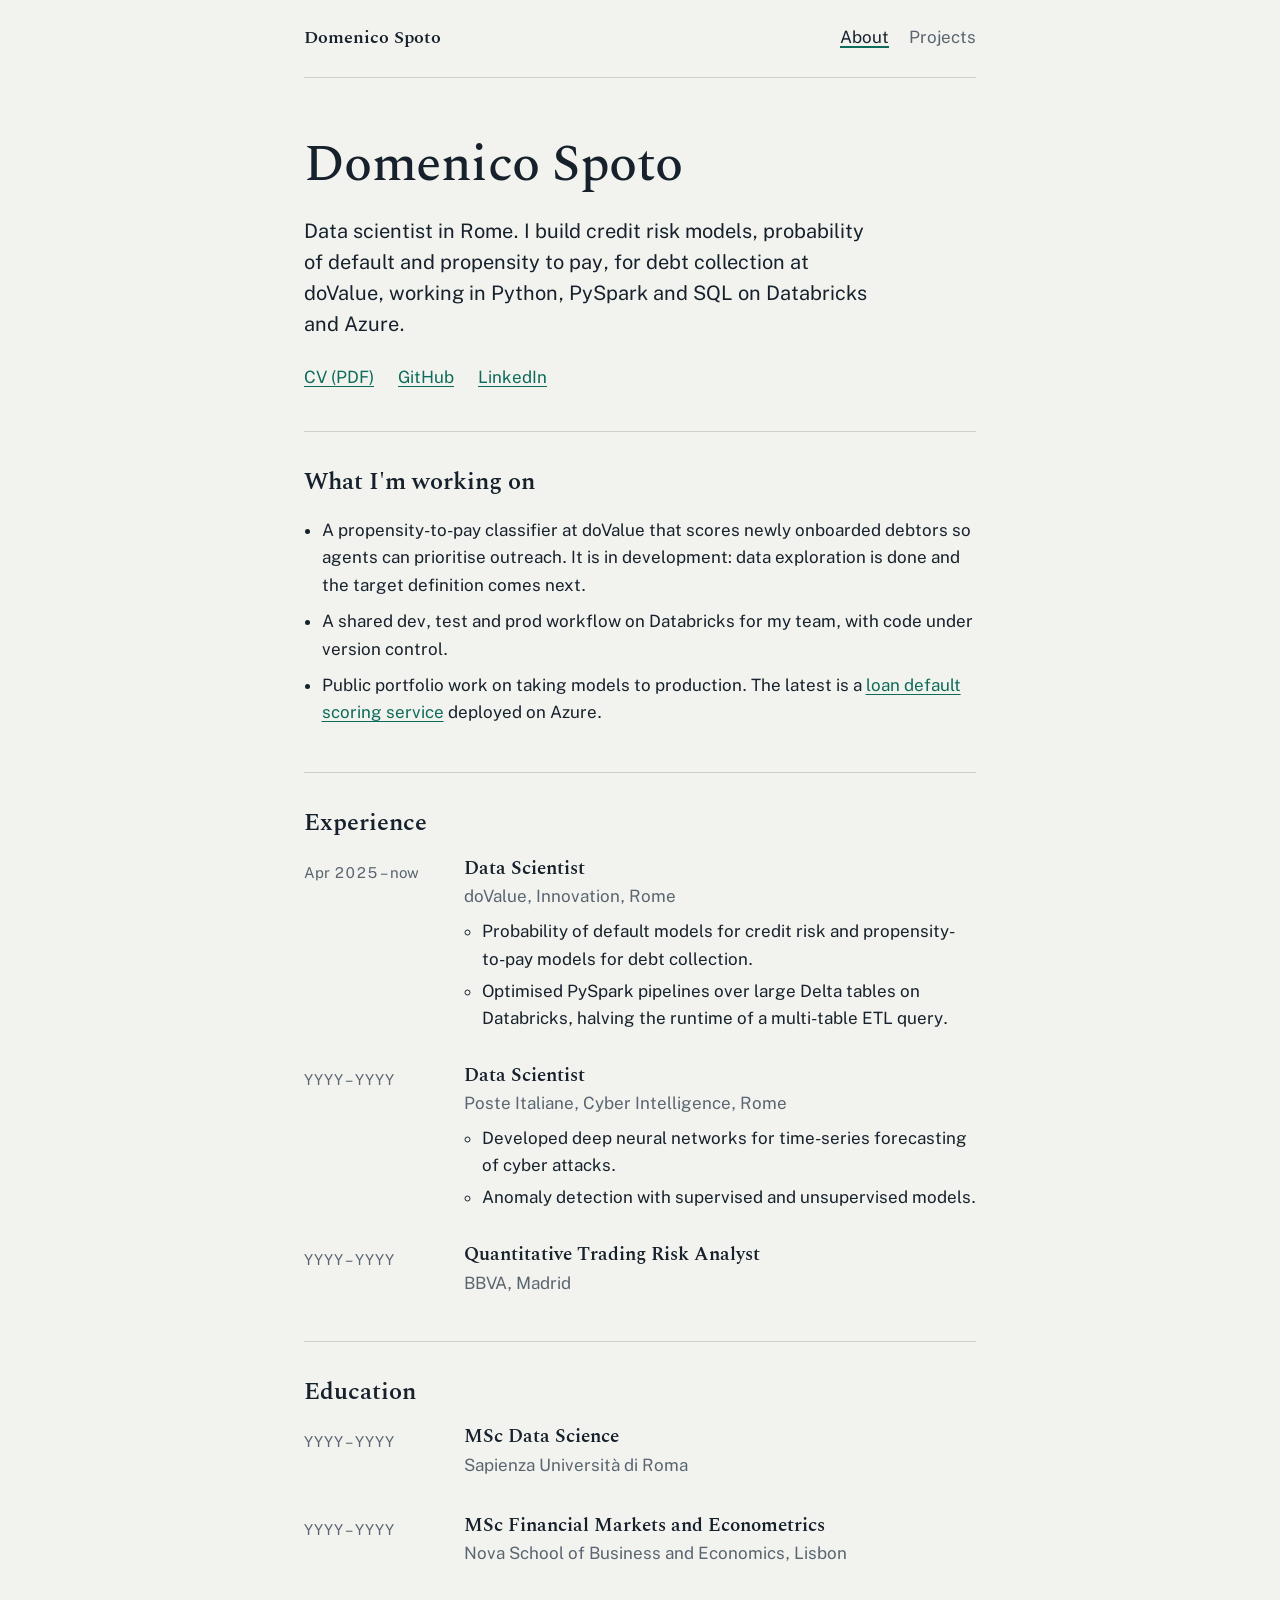
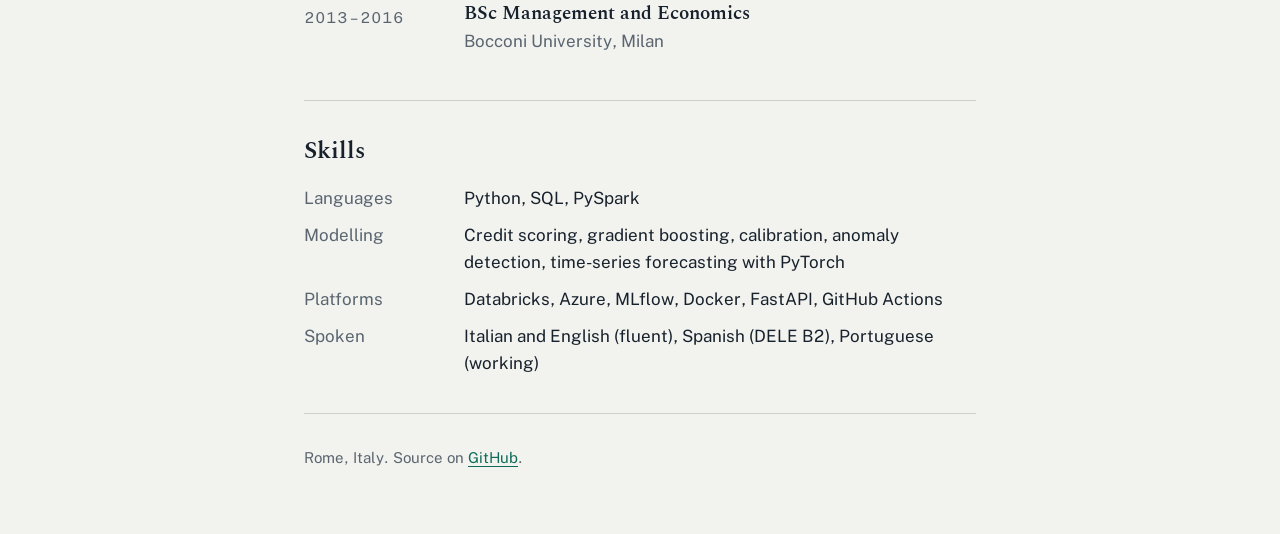
==== index.html @ 79ec2007 "First commit" ====
<!doctype html>
<html lang="en">
<head>
  <meta charset="utf-8">
  <meta name="viewport" content="width=device-width, initial-scale=1">
  <title>Domenico Spoto, Data Scientist</title>
  <meta name="description" content="Data scientist in Rome building credit risk models: probability of default and propensity to pay.">
  <link rel="preconnect" href="https://fonts.googleapis.com">
  <link rel="preconnect" href="https://fonts.gstatic.com" crossorigin>
  <link href="https://fonts.googleapis.com/css2?family=Public+Sans:wght@400;600&family=Spectral:wght@500;600&display=swap" rel="stylesheet">
  <link rel="stylesheet" href="style.css">
</head>
<body>
<div class="wrap">

  <header class="site-header">
    <a class="home" href="./">Domenico Spoto</a>
    <nav aria-label="Main">
      <a href="./" aria-current="page">About</a>
      <a href="projects.html">Projects</a>
    </nav>
  </header>

  <main>
    <div class="hero">
      <h1>Domenico Spoto</h1>
      <p class="lead">Data scientist in Rome. I build credit risk models, probability of default and propensity to pay, for debt collection at doValue, working in Python, PySpark and SQL on Databricks and Azure.</p>
      <ul class="links">
        <li><a href="cv.pdf">CV (PDF)</a></li>
        <li><a href="https://github.com/mimmospoto">GitHub</a></li>
        <!-- TODO: replace with your LinkedIn URL -->
        <li><a href="https://www.linkedin.com/in/YOUR-HANDLE">LinkedIn</a></li>
        <!-- TODO: add an email link if you want one public, e.g. <li><a href="mailto:you@example.com">Email</a></li> -->
      </ul>
    </div>

    <section aria-labelledby="now">
      <h2 id="now">What I'm working on</h2>
      <ul class="now">
        <li>A propensity-to-pay classifier at doValue that scores newly onboarded debtors so agents can prioritise outreach. It is in development: data exploration is done and the target definition comes next.</li>
        <li>A shared dev, test and prod workflow on Databricks for my team, with code under version control.</li>
        <li>Public portfolio work on taking models to production. The latest is a <a href="projects.html#loan-default">loan default scoring service</a> deployed on Azure.</li>
      </ul>
    </section>

    <section aria-labelledby="experience">
      <h2 id="experience">Experience</h2>
      <ol class="timeline" reversed>
        <li>
          <div class="when">Apr 2025 – now</div>
          <div>
            <h3>Data Scientist</h3>
            <p class="where">doValue, Innovation, Rome</p>
            <ul>
              <li>Probability of default models for credit risk and propensity-to-pay models for debt collection.</li>
              <li>Optimised PySpark pipelines over large Delta tables on Databricks, halving the runtime of a multi-table ETL query.</li>
            </ul>
          </div>
        </li>
        <li>
          <!-- TODO: dates -->
          <div class="when">YYYY – YYYY</div>
          <div>
            <h3>Data Scientist</h3>
            <p class="where">Poste Italiane, Cyber Intelligence, Rome</p>
            <ul>
              <li>Developed deep neural networks for time-series forecasting of cyber attacks.</li>
              <li>Anomaly detection with supervised and unsupervised models.</li>
            </ul>
          </div>
        </li>
        <li>
          <!-- TODO: dates and one line on what you did -->
          <div class="when">YYYY – YYYY</div>
          <div>
            <h3>Quantitative Trading Risk Analyst</h3>
            <p class="where">BBVA, Madrid</p>
          </div>
        </li>
      </ol>
    </section>

    <section aria-labelledby="education">
      <h2 id="education">Education</h2>
      <ol class="timeline" reversed>
        <li>
          <!-- TODO: dates -->
          <div class="when">YYYY – YYYY</div>
          <div>
            <h3>MSc Data Science</h3>
            <p class="where">Sapienza Università di Roma</p>
          </div>
        </li>
        <li>
          <!-- TODO: dates -->
          <div class="when">YYYY – YYYY</div>
          <div>
            <h3>MSc Financial Markets and Econometrics</h3>
            <p class="where">Nova School of Business and Economics, Lisbon</p>
          </div>
        </li>
        <li>
          <div class="when">2013 – 2016</div>
          <div>
            <h3>BSc Management and Economics</h3>
            <p class="where">Bocconi University, Milan</p>
          </div>
        </li>
      </ol>
    </section>

    <section aria-labelledby="skills">
      <h2 id="skills">Skills</h2>
      <dl class="facts">
        <dt>Languages</dt>
        <dd>Python, SQL, PySpark</dd>
        <dt>Modelling</dt>
        <dd>Credit scoring, gradient boosting, calibration, anomaly detection, time-series forecasting with PyTorch</dd>
        <dt>Platforms</dt>
        <dd>Databricks, Azure, MLflow, Docker, FastAPI, GitHub Actions</dd>
        <dt>Spoken</dt>
        <dd>Italian and English (fluent), Spanish (DELE B2), Portuguese (working)</dd>
      </dl>
    </section>
  </main>

  <footer>
    <p>Rome, Italy. Source on <a href="https://github.com/mimmospoto/mimmospoto.github.io">GitHub</a>.</p>
  </footer>

</div>
</body>
</html>
---- style.css ----
:root {
  --paper: #f2f3ef;
  --ink: #17212c;
  --muted: #5a6570;
  --rule: #cbd0cf;
  --accent: #0e6b5a;
  --accent-soft: #cfe3dd;
  --serif: "Spectral", Georgia, serif;
  --sans: "Public Sans", system-ui, sans-serif;
}

@media (prefers-color-scheme: dark) {
  :root {
    --paper: #131b24;
    --ink: #e4e7e3;
    --muted: #9aa5ae;
    --rule: #2c3844;
    --accent: #5cc3a8;
    --accent-soft: #1f3d39;
  }
}

*,
*::before,
*::after { box-sizing: border-box; }

html { -webkit-text-size-adjust: 100%; }

body {
  margin: 0;
  background: var(--paper);
  color: var(--ink);
  font-family: var(--sans);
  font-size: 1.0625rem;
  line-height: 1.6;
  font-variant-numeric: tabular-nums;
}

.wrap {
  max-width: 44rem;
  margin: 0 auto;
  padding: 0 1rem;
}

a { color: var(--accent); text-underline-offset: 0.18em; }
a:hover { text-decoration-thickness: 2px; }
a:focus-visible {
  outline: 2px solid var(--accent);
  outline-offset: 3px;
  border-radius: 2px;
}

/* Header */
.site-header {
  display: flex;
  justify-content: space-between;
  align-items: baseline;
  gap: 1rem;
  padding: 1.5rem 0;
  border-bottom: 1px solid var(--rule);
}
.site-header .home {
  font-family: var(--serif);
  font-weight: 600;
  font-size: 1.125rem;
  color: var(--ink);
  text-decoration: none;
}
.site-header nav { display: flex; gap: 1.25rem; }
.site-header nav a { color: var(--muted); text-decoration: none; }
.site-header nav a:hover,
.site-header nav a[aria-current="page"] { color: var(--ink); }
.site-header nav a[aria-current="page"] {
  text-decoration: underline;
  text-decoration-color: var(--accent);
  text-decoration-thickness: 2px;
}

/* Type */
h1, h2, h3 { font-family: var(--serif); line-height: 1.2; margin: 0; }
h1 {
  font-size: clamp(2.25rem, 7vw, 3.25rem);
  font-weight: 500;
  letter-spacing: -0.01em;
}
h2 {
  font-size: 1.5rem;
  font-weight: 600;
  margin-bottom: 1.25rem;
}
h3 { font-size: 1.1875rem; font-weight: 600; }
p { margin: 0 0 1rem; }

.hero { padding: 3.5rem 0 2.5rem; }
.lead {
  font-size: 1.25rem;
  line-height: 1.55;
  max-width: 36rem;
  margin-top: 1.25rem;
}
.links {
  display: flex;
  flex-wrap: wrap;
  gap: 0.5rem 1.5rem;
  list-style: none;
  padding: 0;
  margin: 1.5rem 0 0;
}

section { padding: 2.25rem 0; border-top: 1px solid var(--rule); }

/* Timeline: dates left, content right */
.timeline { list-style: none; margin: 0; padding: 0; }
.timeline > li {
  display: grid;
  grid-template-columns: 8.5rem 1fr;
  gap: 0.25rem 1.5rem;
  padding-bottom: 1.75rem;
}
.timeline > li:last-child { padding-bottom: 0; }
.when { color: var(--muted); font-size: 0.9375rem; padding-top: 0.2rem; }
.where { color: var(--muted); margin: 0.15rem 0 0.5rem; }
.timeline ul { margin: 0; padding-left: 1.1rem; }
.timeline ul li { margin-bottom: 0.3rem; }

.now { margin: 0; padding-left: 1.1rem; }
.now li { margin-bottom: 0.6rem; }

.facts { display: grid; grid-template-columns: 8.5rem 1fr; gap: 0.6rem 1.5rem; margin: 0; }
.facts dt { color: var(--muted); }
.facts dd { margin: 0; }

/* Projects */
.project h2 { margin-bottom: 0; }
.project + .project { margin-top: 0; }
.status {
  display: inline-block;
  font-family: var(--sans);
  font-size: 0.8125rem;
  font-weight: 600;
  padding: 0.1rem 0.55rem;
  border-radius: 999px;
  background: var(--accent-soft);
  color: var(--ink);
  vertical-align: middle;
  margin-left: 0.5rem;
}
.status.wip { background: transparent; border: 1px solid var(--muted); }
.stack { color: var(--muted); font-size: 0.9375rem; margin: 0.35rem 0 1.25rem; }

/* Band chart */
.bands {
  width: 100%;
  border-collapse: collapse;
  margin: 1.5rem 0 0.5rem;
  font-size: 0.9375rem;
}
.bands caption {
  text-align: left;
  font-family: var(--serif);
  font-weight: 600;
  font-size: 1.0625rem;
  margin-bottom: 0.25rem;
}
.bands caption span {
  display: block;
  font-family: var(--sans);
  font-weight: 400;
  font-size: 0.875rem;
  color: var(--muted);
}
.bands th, .bands td { padding: 0.45rem 0; text-align: left; font-weight: 400; }
.bands thead th { color: var(--muted); font-size: 0.8125rem; border-bottom: 1px solid var(--rule); }
.bands thead th:first-child { padding-right: 0.75rem; }
.bands th[scope="row"] { width: 2.25rem; font-family: var(--serif); font-weight: 600; font-size: 1.0625rem; }
.bands .num { width: 4.5rem; text-align: right; padding-left: 0.75rem; }
.bar-cell { width: 100%; }
.bar {
  position: relative;
  height: 0.9rem;
  background: var(--accent);
  border-radius: 0 2px 2px 0;
  width: calc(var(--obs) / 30 * 100%);
}
.bar::after {
  /* predicted PD marker */
  content: "";
  position: absolute;
  top: -0.25rem;
  bottom: -0.25rem;
  left: calc(var(--pred) / var(--obs) * 100%);
  width: 2px;
  background: var(--ink);
}
.chart-note { color: var(--muted); font-size: 0.875rem; margin-bottom: 1.5rem; }
.key { display: inline-flex; align-items: center; gap: 0.35rem; margin-right: 1rem; }
.key i { display: inline-block; width: 0.9rem; height: 0.6rem; background: var(--accent); }
.key i.tick { width: 2px; height: 0.9rem; background: var(--ink); }

.points { padding-left: 1.1rem; margin: 0 0 1.25rem; }
.points li { margin-bottom: 0.45rem; }

footer {
  border-top: 1px solid var(--rule);
  padding: 2rem 0 3rem;
  color: var(--muted);
  font-size: 0.9375rem;
}

@media (max-width: 34rem) {
  .timeline > li,
  .facts { grid-template-columns: 1fr; }
  .facts dt { margin-top: 0.4rem; }
  .bands .num { width: 3.75rem; }
}
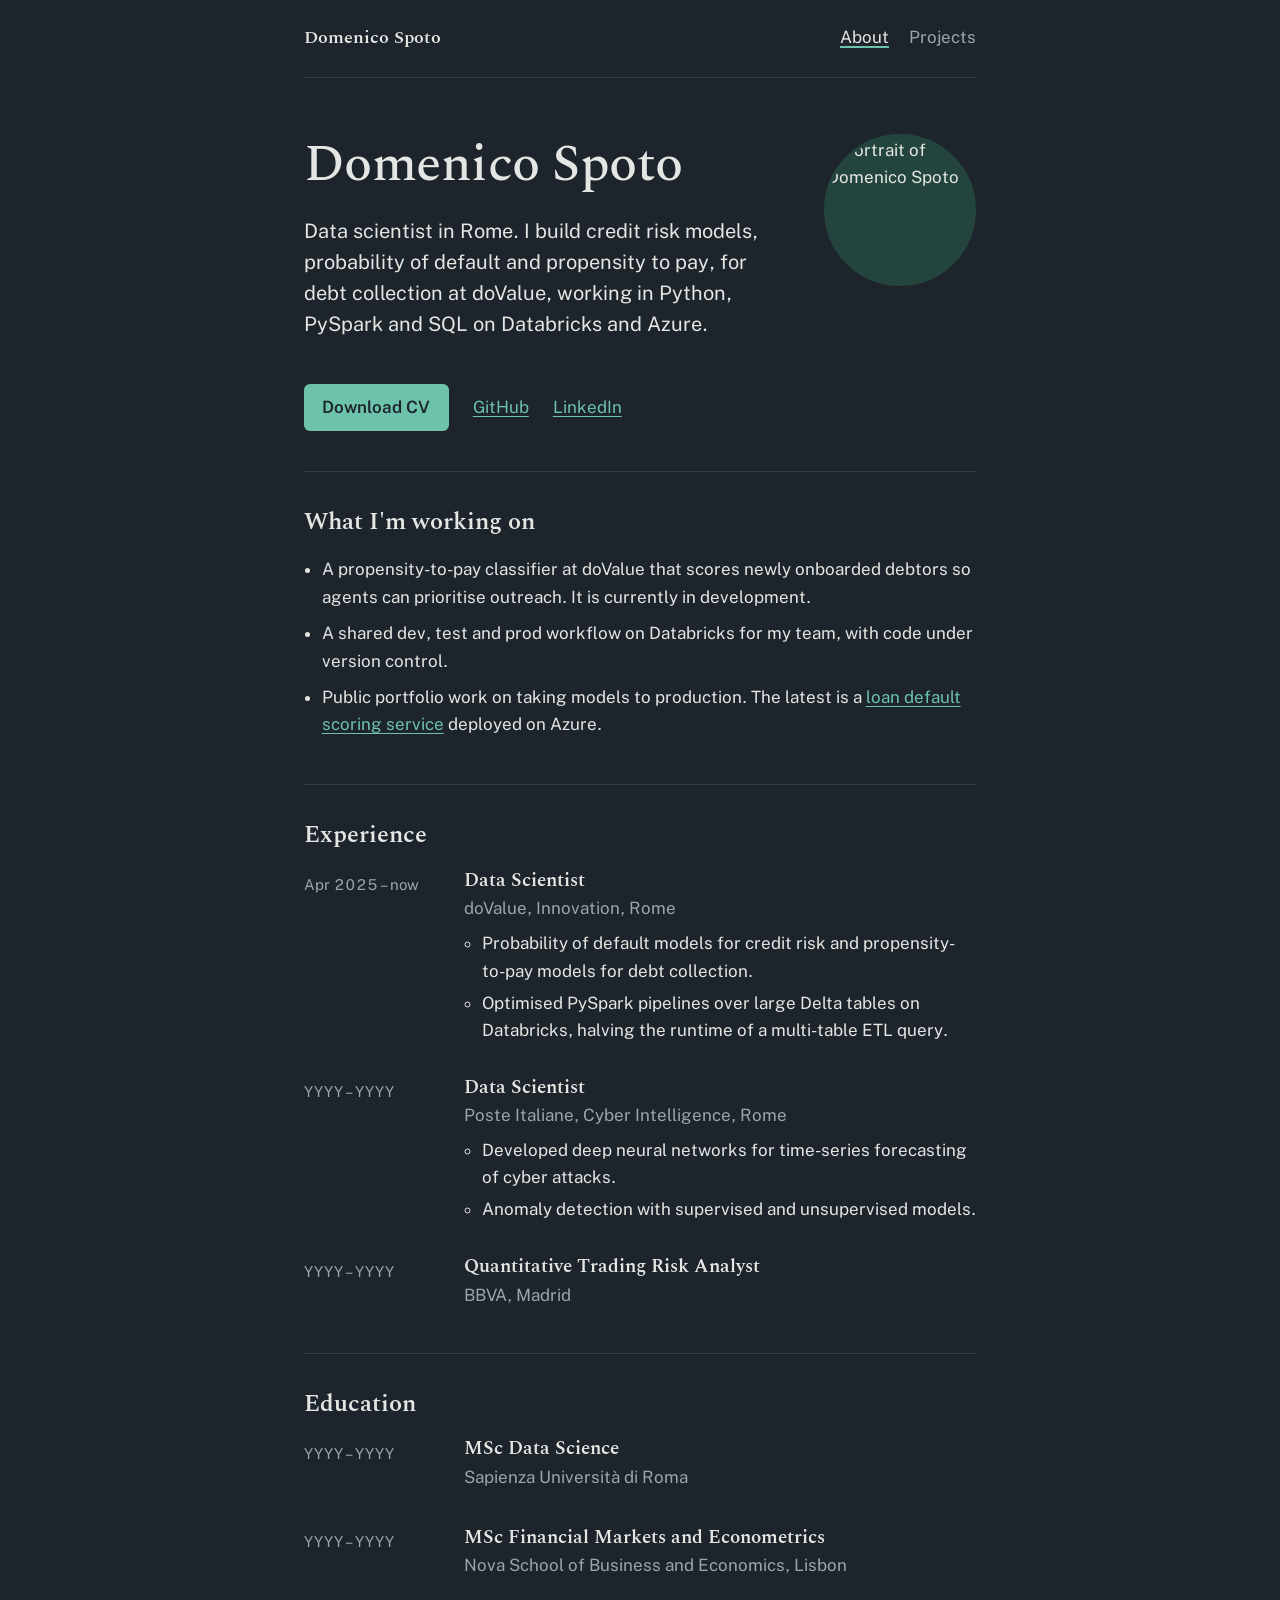
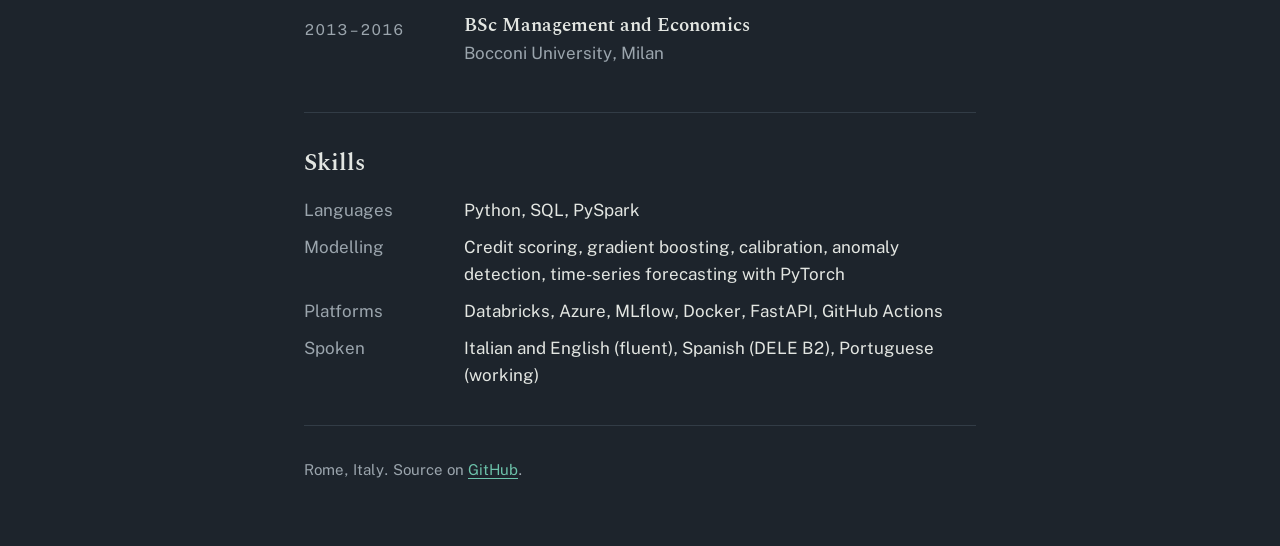
==== commit e18e0230: "Fix: adjust layout" ====
--- a/index.html
+++ b/index.html
@@ -23,10 +23,16 @@
 
   <main>
     <div class="hero">
-      <h1>Domenico Spoto</h1>
-      <p class="lead">Data scientist in Rome. I build credit risk models, probability of default and propensity to pay, for debt collection at doValue, working in Python, PySpark and SQL on Databricks and Azure.</p>
+      <div class="hero-intro">
+        <div>
+          <h1>Domenico Spoto</h1>
+          <p class="lead">Data scientist in Rome. I build credit risk models, probability of default and propensity to pay, for debt collection at doValue, working in Python, PySpark and SQL on Databricks and Azure.</p>
+        </div>
+        <!-- Upload a square photo named photo.jpg next to this file -->
+        <img class="photo" src="photo.jpg" alt="Portrait of Domenico Spoto" width="152" height="152">
+      </div>
       <ul class="links">
-        <li><a href="cv.pdf">CV (PDF)</a></li>
+        <li><a class="btn" href="cv.pdf" download>Download CV</a></li>
         <li><a href="https://github.com/mimmospoto">GitHub</a></li>
         <!-- TODO: replace with your LinkedIn URL -->
         <li><a href="https://www.linkedin.com/in/YOUR-HANDLE">LinkedIn</a></li>
@@ -37,7 +43,7 @@
     <section aria-labelledby="now">
       <h2 id="now">What I'm working on</h2>
       <ul class="now">
-        <li>A propensity-to-pay classifier at doValue that scores newly onboarded debtors so agents can prioritise outreach. It is in development: data exploration is done and the target definition comes next.</li>
+        <li>A propensity-to-pay classifier at doValue that scores newly onboarded debtors so agents can prioritise outreach. It is currently in development.</li>
         <li>A shared dev, test and prod workflow on Databricks for my team, with code under version control.</li>
         <li>Public portfolio work on taking models to production. The latest is a <a href="projects.html#loan-default">loan default scoring service</a> deployed on Azure.</li>
       </ul>
--- a/style.css
+++ b/style.css
@@ -1,23 +1,14 @@
+/* Soft dark theme: slate rather than black, muted sea-green accent */
 :root {
-  --paper: #f2f3ef;
-  --ink: #17212c;
-  --muted: #5a6570;
-  --rule: #cbd0cf;
-  --accent: #0e6b5a;
-  --accent-soft: #cfe3dd;
+  color-scheme: dark;
+  --paper: #1d242c;
+  --ink: #e3e6e2;
+  --muted: #9ba5ad;
+  --rule: #323c46;
+  --accent: #6cc2aa;
+  --accent-soft: #24443e;
   --serif: "Spectral", Georgia, serif;
   --sans: "Public Sans", system-ui, sans-serif;
-}
-
-@media (prefers-color-scheme: dark) {
-  :root {
-    --paper: #131b24;
-    --ink: #e4e7e3;
-    --muted: #9aa5ae;
-    --rule: #2c3844;
-    --accent: #5cc3a8;
-    --accent-soft: #1f3d39;
-  }
 }
 
 *,
@@ -92,6 +83,31 @@
 p { margin: 0 0 1rem; }
 
 .hero { padding: 3.5rem 0 2.5rem; }
+.hero-intro {
+  display: grid;
+  grid-template-columns: 1fr auto;
+  gap: 2rem;
+  align-items: start;
+}
+.photo {
+  width: 9.5rem;
+  height: 9.5rem;
+  object-fit: cover;
+  border-radius: 50%;
+  border: 3px solid var(--accent-soft);
+  background: var(--accent-soft);
+}
+
+.btn {
+  display: inline-block;
+  padding: 0.6rem 1.15rem;
+  border-radius: 6px;
+  background: var(--accent);
+  color: var(--paper);
+  font-weight: 600;
+  text-decoration: none;
+}
+.btn:hover { background: var(--ink); text-decoration: none; }
 .lead {
   font-size: 1.25rem;
   line-height: 1.55;
@@ -101,10 +117,11 @@
 .links {
   display: flex;
   flex-wrap: wrap;
-  gap: 0.5rem 1.5rem;
+  align-items: center;
+  gap: 0.75rem 1.5rem;
   list-style: none;
   padding: 0;
-  margin: 1.5rem 0 0;
+  margin: 1.75rem 0 0;
 }
 
 section { padding: 2.25rem 0; border-top: 1px solid var(--rule); }
@@ -208,6 +225,8 @@
 }
 
 @media (max-width: 34rem) {
+  .hero-intro { grid-template-columns: 1fr; gap: 1.25rem; }
+  .photo { grid-row: 1; width: 6.5rem; height: 6.5rem; }
   .timeline > li,
   .facts { grid-template-columns: 1fr; }
   .facts dt { margin-top: 0.4rem; }
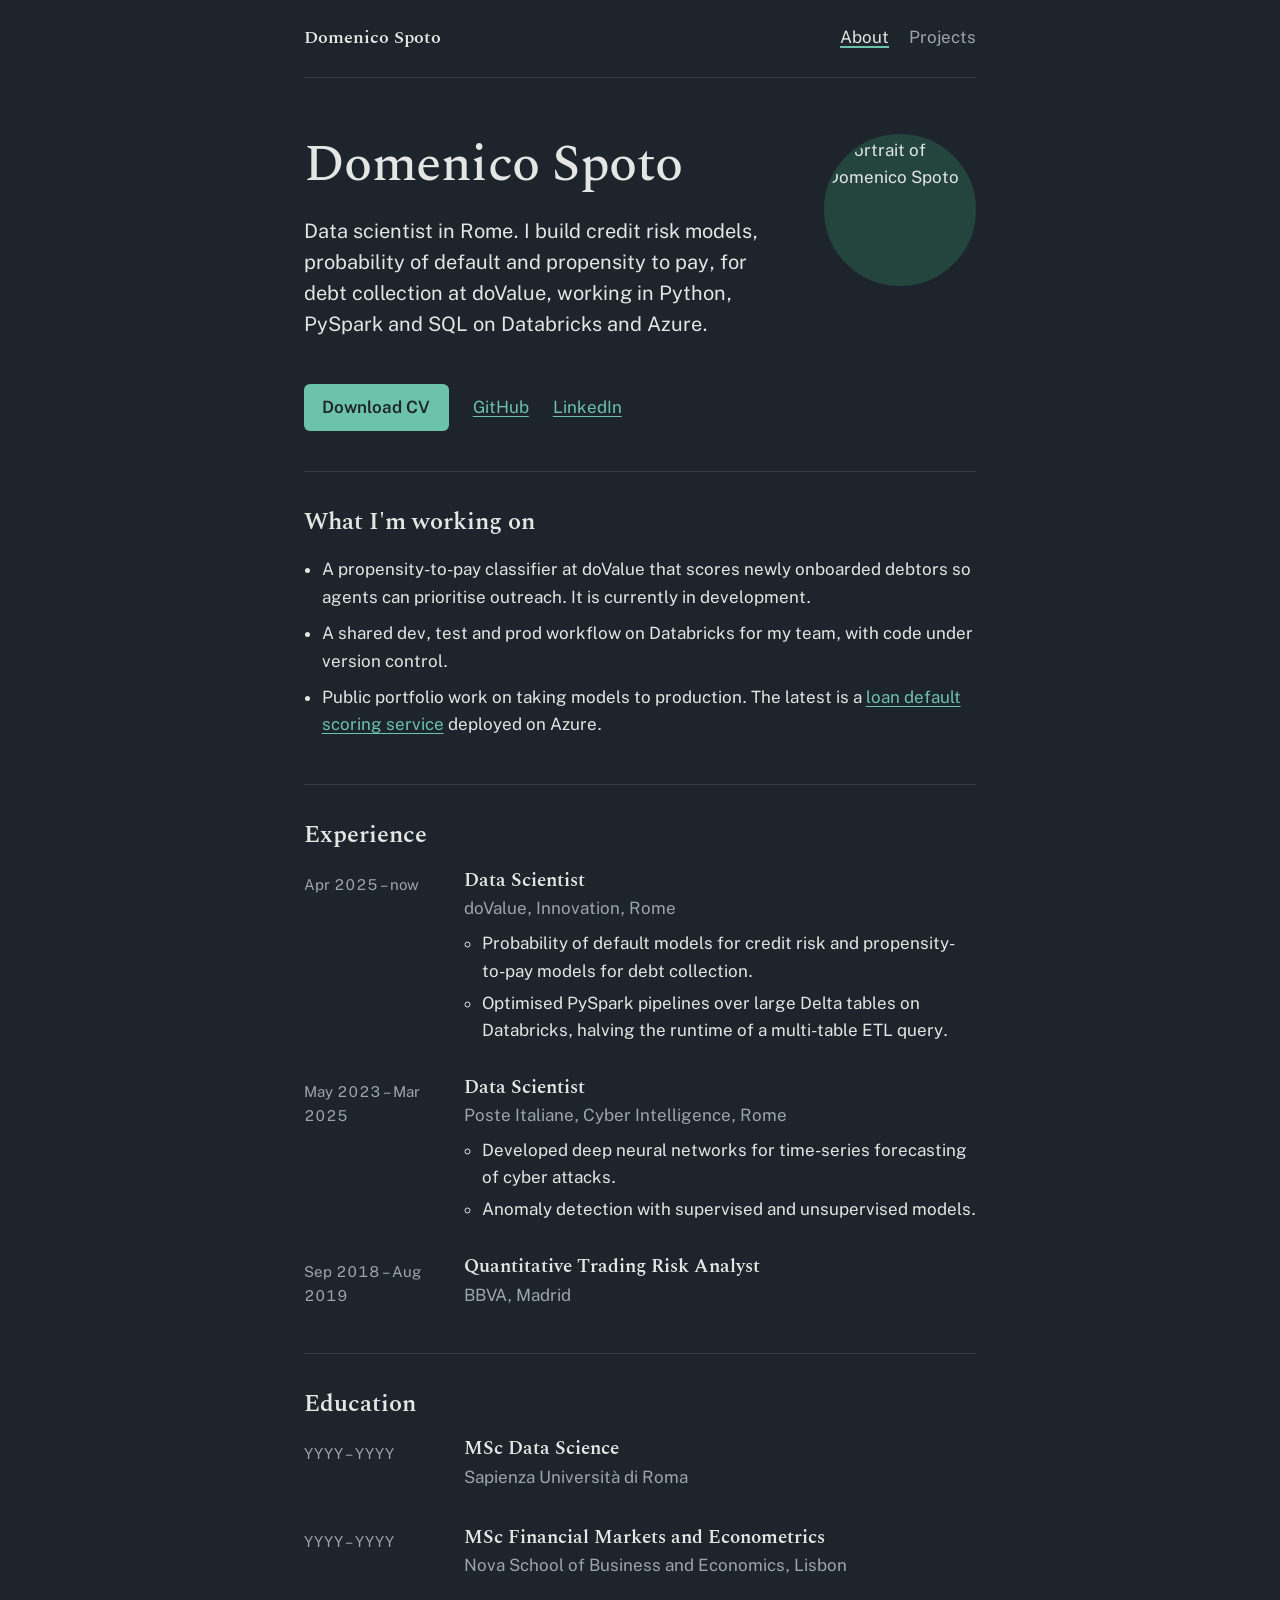
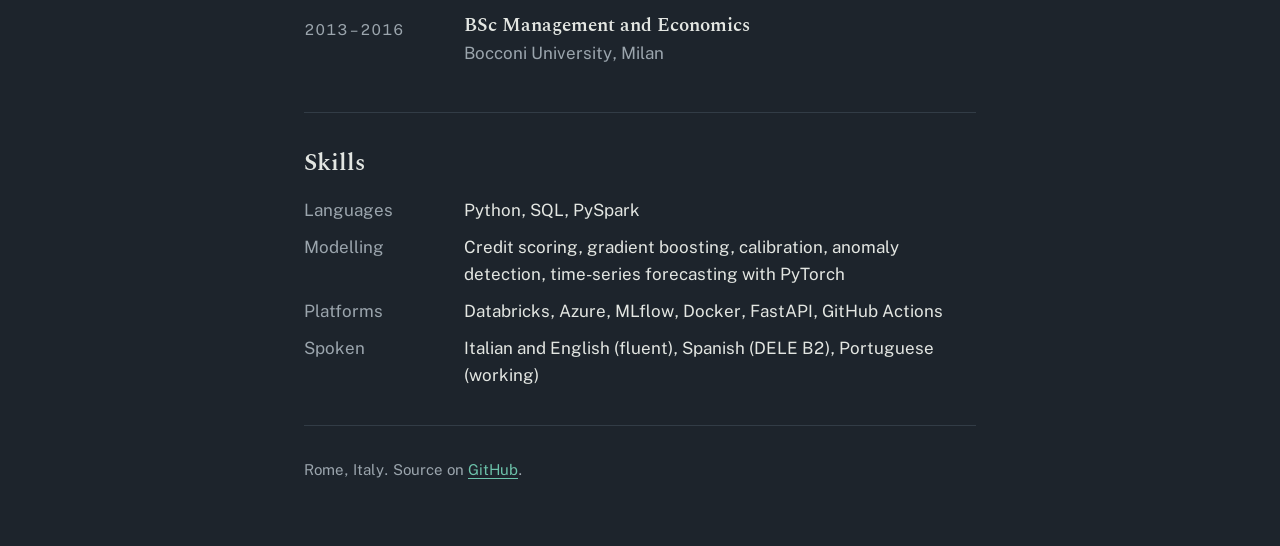
==== commit 2b2a8d6b: "Fix: dates in Poste and BBVA" ====
--- a/index.html
+++ b/index.html
@@ -65,7 +65,7 @@
         </li>
         <li>
           <!-- TODO: dates -->
-          <div class="when">YYYY – YYYY</div>
+          <div class="when">May 2023 – Mar 2025</div>
           <div>
             <h3>Data Scientist</h3>
             <p class="where">Poste Italiane, Cyber Intelligence, Rome</p>
@@ -77,7 +77,7 @@
         </li>
         <li>
           <!-- TODO: dates and one line on what you did -->
-          <div class="when">YYYY – YYYY</div>
+          <div class="when">Sep 2018 – Aug 2019</div>
           <div>
             <h3>Quantitative Trading Risk Analyst</h3>
             <p class="where">BBVA, Madrid</p>
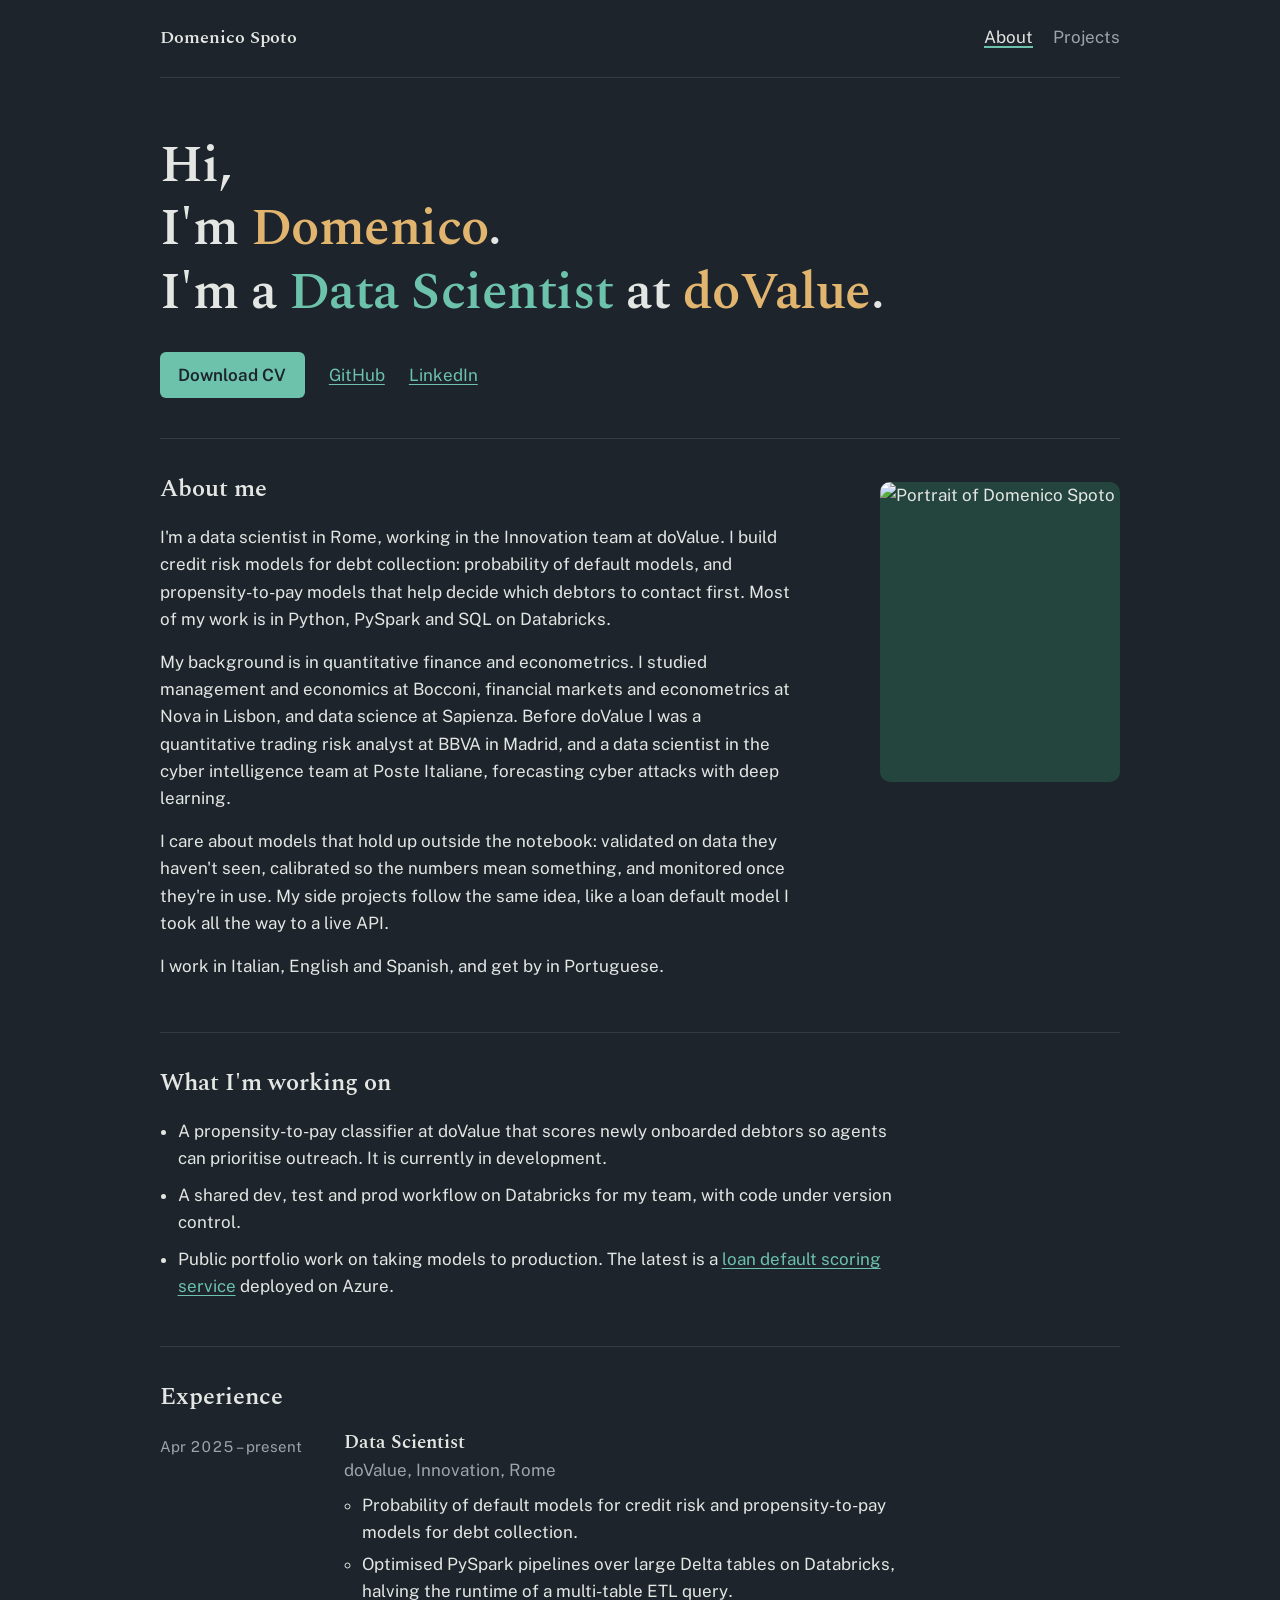
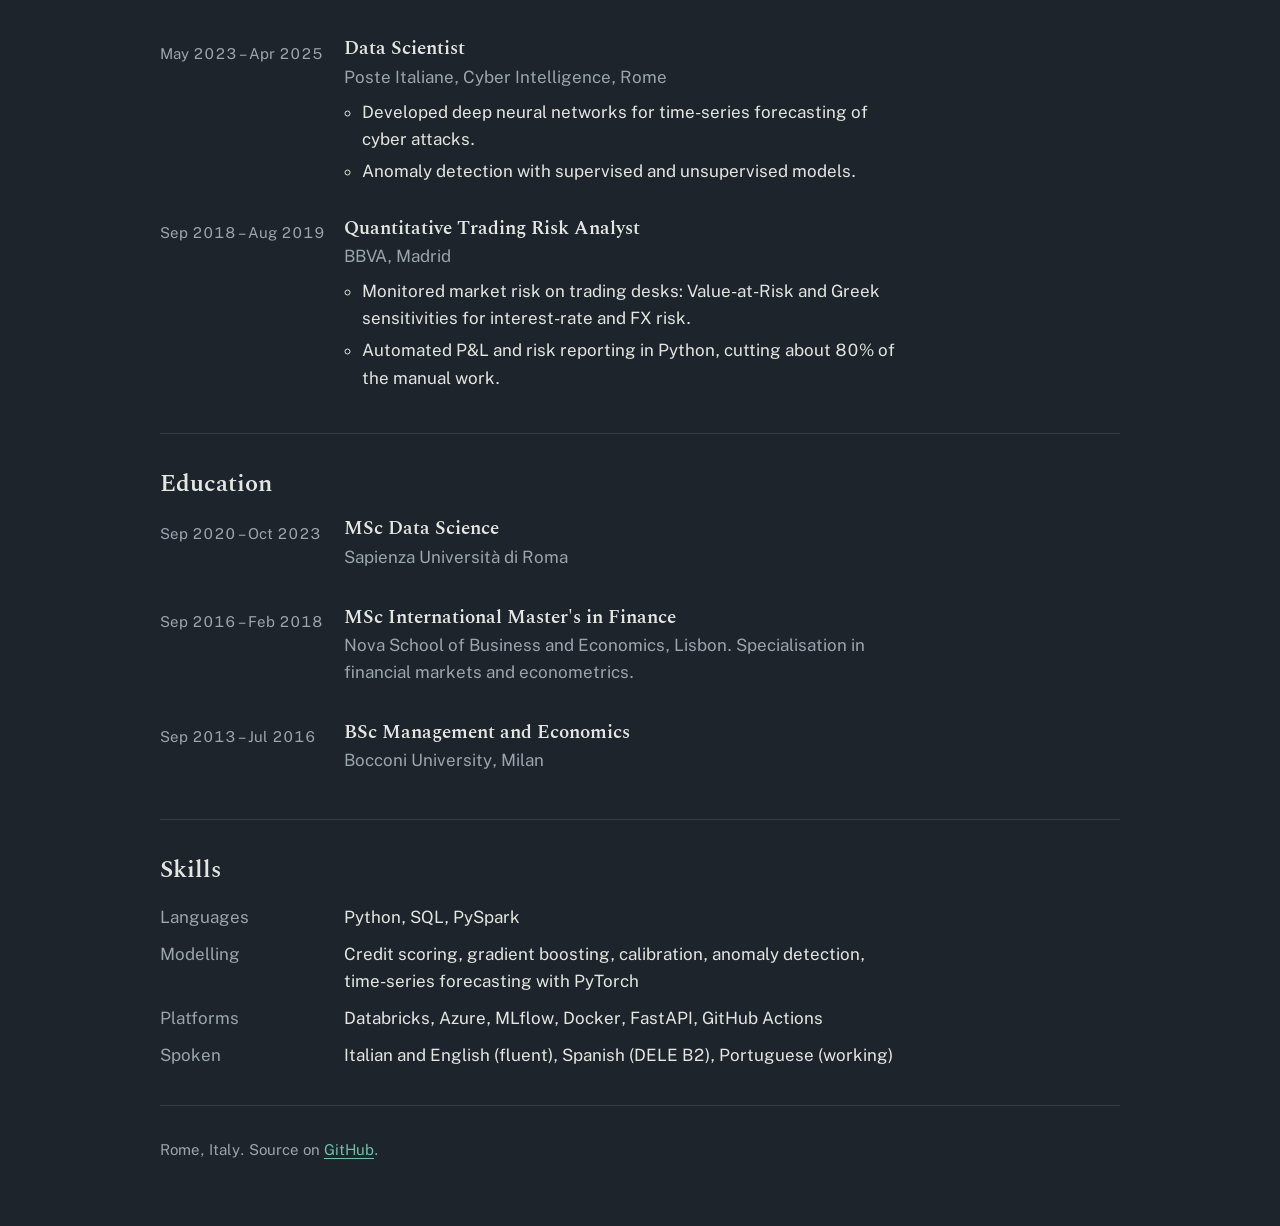
==== commit f8a8fdc5: "Fourth Commit" ====
--- a/index.html
+++ b/index.html
@@ -23,22 +23,25 @@
 
   <main>
     <div class="hero">
-      <div class="hero-intro">
-        <div>
-          <h1>Domenico Spoto</h1>
-          <p class="lead">Data scientist in Rome. I build credit risk models, probability of default and propensity to pay, for debt collection at doValue, working in Python, PySpark and SQL on Databricks and Azure.</p>
-        </div>
-        <!-- Upload a square photo named photo.jpg next to this file -->
-        <img class="photo" src="photo.jpg" alt="Portrait of Domenico Spoto" width="152" height="152">
-      </div>
+      <h1 class="greeting">Hi,<br>I'm <span class="hl-name">Domenico</span>.<br>I'm a <span class="hl-role">Data Scientist</span> at <span class="hl-name">doValue</span>.</h1>
       <ul class="links">
         <li><a class="btn" href="cv.pdf" download>Download CV</a></li>
         <li><a href="https://github.com/mimmospoto">GitHub</a></li>
-        <!-- TODO: replace with your LinkedIn URL -->
-        <li><a href="https://www.linkedin.com/in/YOUR-HANDLE">LinkedIn</a></li>
-        <!-- TODO: add an email link if you want one public, e.g. <li><a href="mailto:you@example.com">Email</a></li> -->
+        <li><a href="https://www.linkedin.com/in/domenico-spoto/">LinkedIn</a></li>
       </ul>
     </div>
+
+    <section class="about" aria-labelledby="about">
+      <div class="about-text">
+        <h2 id="about">About me</h2>
+        <p>I'm a data scientist in Rome, working in the Innovation team at doValue. I build credit risk models for debt collection: probability of default models, and propensity-to-pay models that help decide which debtors to contact first. Most of my work is in Python, PySpark and SQL on Databricks.</p>
+        <p>My background is in quantitative finance and econometrics. I studied management and economics at Bocconi, financial markets and econometrics at Nova in Lisbon, and data science at Sapienza. Before doValue I was a quantitative trading risk analyst at BBVA in Madrid, and a data scientist in the cyber intelligence team at Poste Italiane, forecasting cyber attacks with deep learning.</p>
+        <p>I care about models that hold up outside the notebook: validated on data they haven't seen, calibrated so the numbers mean something, and monitored once they're in use. My side projects follow the same idea, like a loan default model I took all the way to a live API.</p>
+        <p>I work in Italian, English and Spanish, and get by in Portuguese.</p>
+      </div>
+      <!-- Upload a portrait photo named photo.jpg next to this file -->
+      <img class="photo" src="photo.jpg" alt="Portrait of Domenico Spoto" width="240" height="300">
+    </section>
 
     <section aria-labelledby="now">
       <h2 id="now">What I'm working on</h2>
@@ -53,7 +56,7 @@
       <h2 id="experience">Experience</h2>
       <ol class="timeline" reversed>
         <li>
-          <div class="when">Apr 2025 – now</div>
+          <div class="when">Apr 2025 – present</div>
           <div>
             <h3>Data Scientist</h3>
             <p class="where">doValue, Innovation, Rome</p>
@@ -64,8 +67,7 @@
           </div>
         </li>
         <li>
-          <!-- TODO: dates -->
-          <div class="when">May 2023 – Mar 2025</div>
+          <div class="when">May 2023 – Apr 2025</div>
           <div>
             <h3>Data Scientist</h3>
             <p class="where">Poste Italiane, Cyber Intelligence, Rome</p>
@@ -76,11 +78,14 @@
           </div>
         </li>
         <li>
-          <!-- TODO: dates and one line on what you did -->
           <div class="when">Sep 2018 – Aug 2019</div>
           <div>
             <h3>Quantitative Trading Risk Analyst</h3>
             <p class="where">BBVA, Madrid</p>
+            <ul>
+              <li>Monitored market risk on trading desks: Value-at-Risk and Greek sensitivities for interest-rate and FX risk.</li>
+              <li>Automated P&amp;L and risk reporting in Python, cutting about 80% of the manual work.</li>
+            </ul>
           </div>
         </li>
       </ol>
@@ -90,23 +95,21 @@
       <h2 id="education">Education</h2>
       <ol class="timeline" reversed>
         <li>
-          <!-- TODO: dates -->
-          <div class="when">YYYY – YYYY</div>
+          <div class="when">Sep 2020 – Oct 2023</div>
           <div>
             <h3>MSc Data Science</h3>
             <p class="where">Sapienza Università di Roma</p>
           </div>
         </li>
         <li>
-          <!-- TODO: dates -->
-          <div class="when">YYYY – YYYY</div>
+          <div class="when">Sep 2016 – Feb 2018</div>
           <div>
-            <h3>MSc Financial Markets and Econometrics</h3>
-            <p class="where">Nova School of Business and Economics, Lisbon</p>
+            <h3>MSc International Master's in Finance</h3>
+            <p class="where">Nova School of Business and Economics, Lisbon. Specialisation in financial markets and econometrics.</p>
           </div>
         </li>
         <li>
-          <div class="when">2013 – 2016</div>
+          <div class="when">Sep 2013 – Jul 2016</div>
           <div>
             <h3>BSc Management and Economics</h3>
             <p class="where">Bocconi University, Milan</p>
--- a/style.css
+++ b/style.css
@@ -7,6 +7,8 @@
   --rule: #323c46;
   --accent: #6cc2aa;
   --accent-soft: #24443e;
+  --accent-2: #e2b56f;
+  --surface: #232c35;
   --serif: "Spectral", Georgia, serif;
   --sans: "Public Sans", system-ui, sans-serif;
 }
@@ -28,7 +30,7 @@
 }
 
 .wrap {
-  max-width: 44rem;
+  max-width: 62rem;
   margin: 0 auto;
   padding: 0 1rem;
 }
@@ -83,19 +85,35 @@
 p { margin: 0 0 1rem; }
 
 .hero { padding: 3.5rem 0 2.5rem; }
-.hero-intro {
+/* Keep reading width comfortable inside the wider page */
+main > section > *,
+.hero:not(.split) > *,
+footer > * { max-width: 46rem; }
+
+.greeting {
+  font-size: clamp(2.1rem, 5vw, 3.25rem);
+  font-weight: 600;
+  line-height: 1.22;
+}
+.hl-name { color: var(--accent-2); }
+.hl-role { color: var(--accent); }
+
+/* About me: text left, photo right */
+main > section.about {
   display: grid;
-  grid-template-columns: 1fr auto;
-  gap: 2rem;
+  grid-template-columns: minmax(0, 40rem) 15rem;
+  justify-content: space-between;
+  gap: 3rem;
   align-items: start;
 }
 .photo {
-  width: 9.5rem;
-  height: 9.5rem;
+  width: 100%;
+  aspect-ratio: 4 / 5;
+  height: auto;
   object-fit: cover;
-  border-radius: 50%;
-  border: 3px solid var(--accent-soft);
+  border-radius: 10px;
   background: var(--accent-soft);
+  margin-top: 0.4rem;
 }
 
 .btn {
@@ -130,12 +148,12 @@
 .timeline { list-style: none; margin: 0; padding: 0; }
 .timeline > li {
   display: grid;
-  grid-template-columns: 8.5rem 1fr;
+  grid-template-columns: 10rem 1fr;
   gap: 0.25rem 1.5rem;
   padding-bottom: 1.75rem;
 }
 .timeline > li:last-child { padding-bottom: 0; }
-.when { color: var(--muted); font-size: 0.9375rem; padding-top: 0.2rem; }
+.when { color: var(--muted); font-size: 0.9375rem; padding-top: 0.2rem; white-space: nowrap; }
 .where { color: var(--muted); margin: 0.15rem 0 0.5rem; }
 .timeline ul { margin: 0; padding-left: 1.1rem; }
 .timeline ul li { margin-bottom: 0.3rem; }
@@ -143,7 +161,7 @@
 .now { margin: 0; padding-left: 1.1rem; }
 .now li { margin-bottom: 0.6rem; }
 
-.facts { display: grid; grid-template-columns: 8.5rem 1fr; gap: 0.6rem 1.5rem; margin: 0; }
+.facts { display: grid; grid-template-columns: 10rem 1fr; gap: 0.6rem 1.5rem; margin: 0; }
 .facts dt { color: var(--muted); }
 .facts dd { margin: 0; }
 
@@ -225,10 +243,13 @@
 }
 
 @media (max-width: 34rem) {
-  .hero-intro { grid-template-columns: 1fr; gap: 1.25rem; }
-  .photo { grid-row: 1; width: 6.5rem; height: 6.5rem; }
   .timeline > li,
   .facts { grid-template-columns: 1fr; }
   .facts dt { margin-top: 0.4rem; }
   .bands .num { width: 3.75rem; }
 }
+
+@media (max-width: 46rem) {
+  main > section.about { grid-template-columns: 1fr; gap: 1.5rem; }
+  .photo { width: 11rem; grid-row: 1; margin-top: 0; }
+}
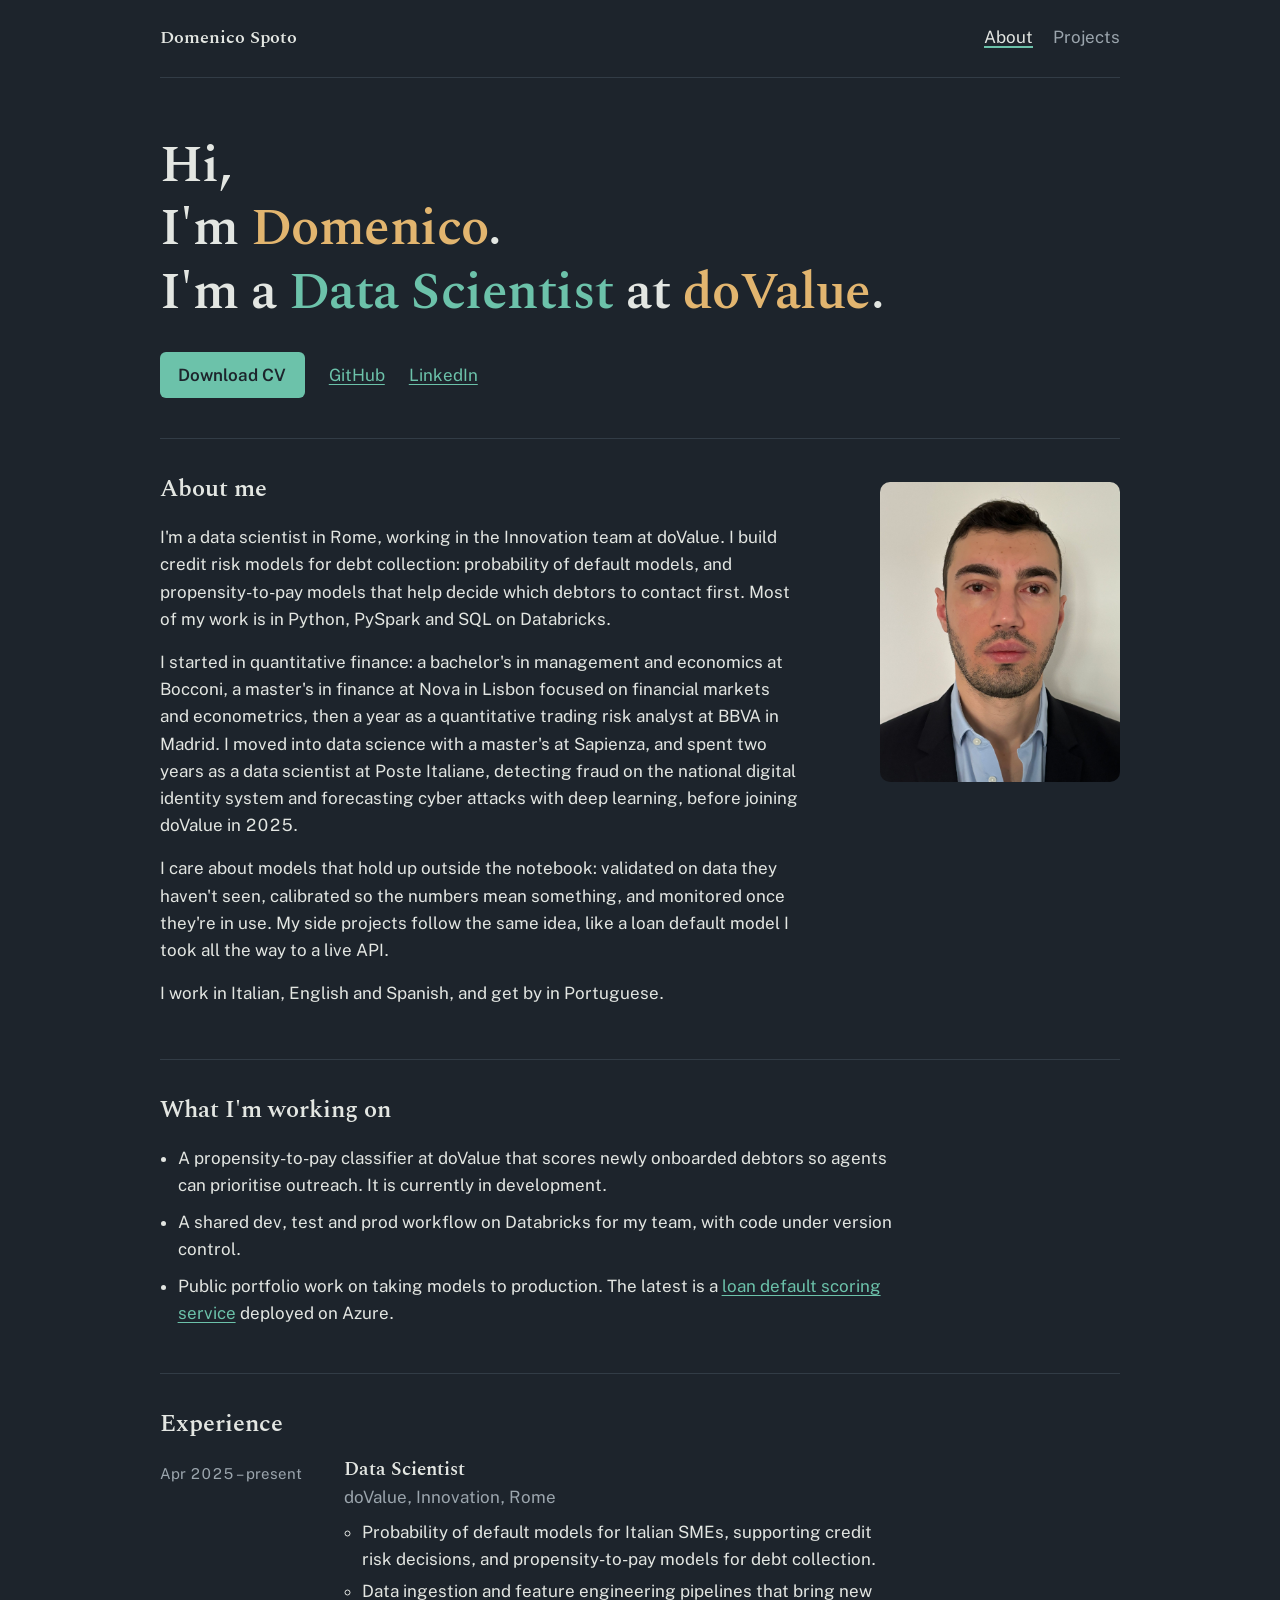
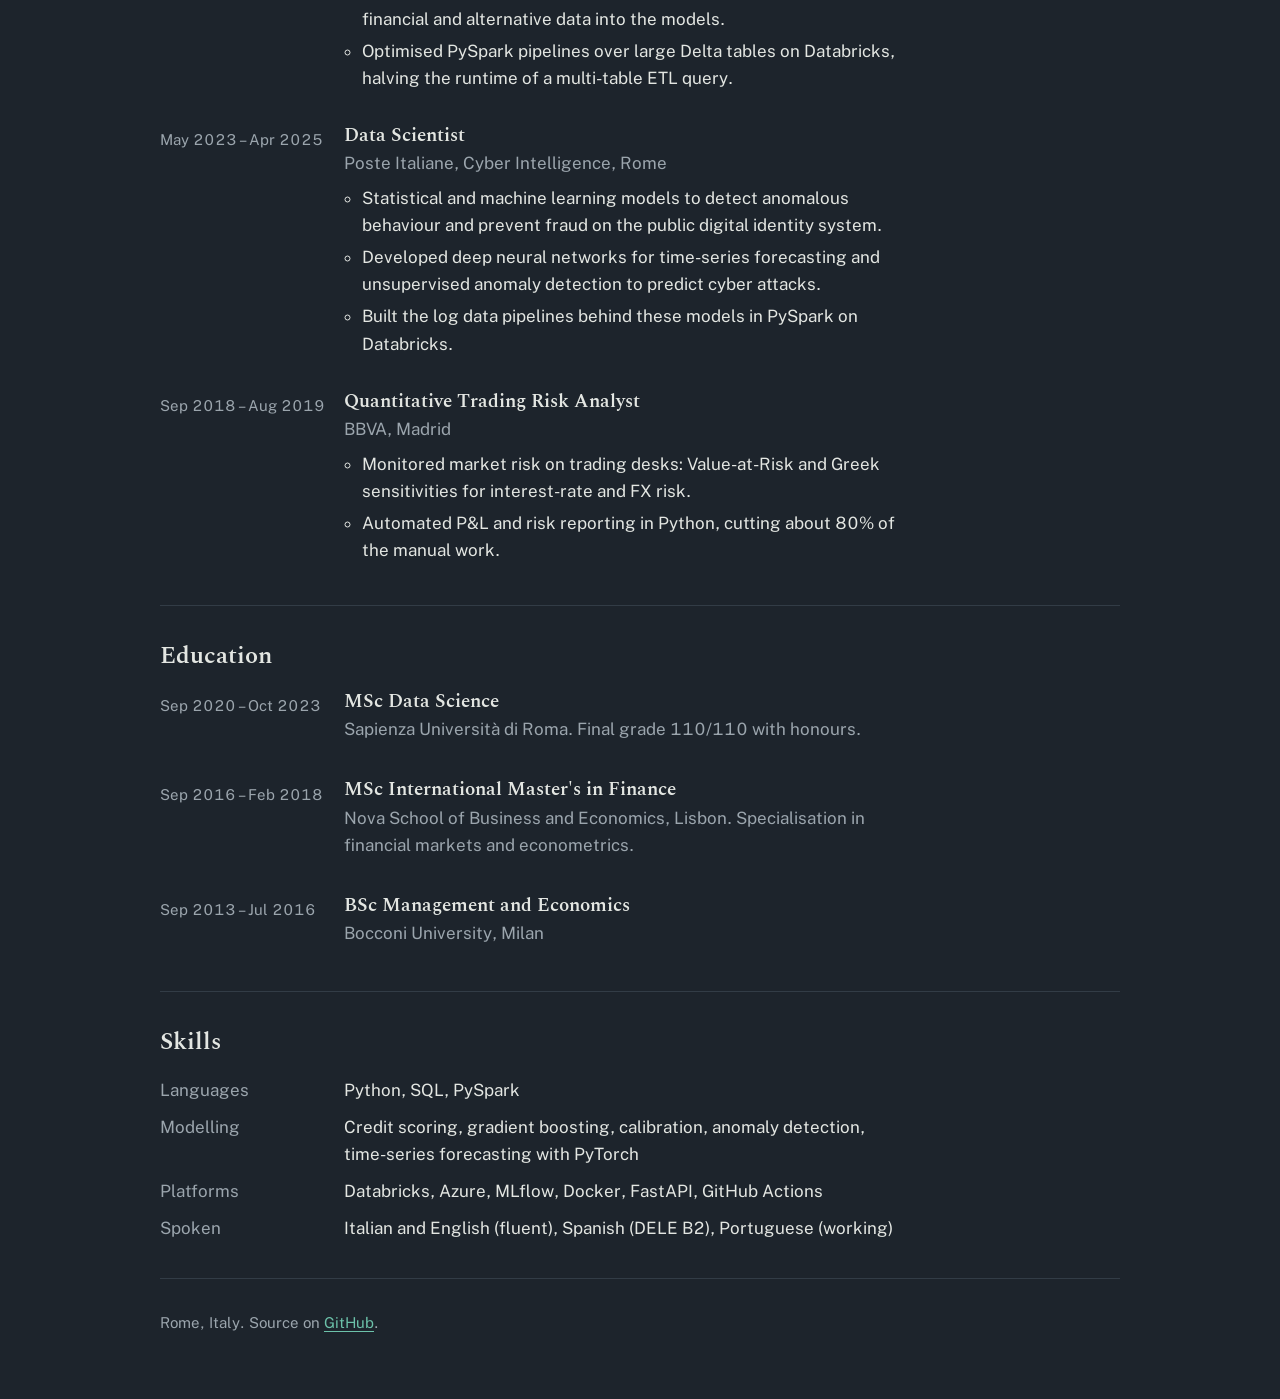
==== commit 911a754f: "Fix: new layout" ====
--- a/index.html
+++ b/index.html
@@ -35,7 +35,7 @@
       <div class="about-text">
         <h2 id="about">About me</h2>
         <p>I'm a data scientist in Rome, working in the Innovation team at doValue. I build credit risk models for debt collection: probability of default models, and propensity-to-pay models that help decide which debtors to contact first. Most of my work is in Python, PySpark and SQL on Databricks.</p>
-        <p>My background is in quantitative finance and econometrics. I studied management and economics at Bocconi, financial markets and econometrics at Nova in Lisbon, and data science at Sapienza. Before doValue I was a quantitative trading risk analyst at BBVA in Madrid, and a data scientist in the cyber intelligence team at Poste Italiane, forecasting cyber attacks with deep learning.</p>
+        <p>I started in quantitative finance: a bachelor's in management and economics at Bocconi, a master's in finance at Nova in Lisbon focused on financial markets and econometrics, then a year as a quantitative trading risk analyst at BBVA in Madrid. I moved into data science with a master's at Sapienza, and spent two years as a data scientist at Poste Italiane, detecting fraud on the national digital identity system and forecasting cyber attacks with deep learning, before joining doValue in 2025.</p>
         <p>I care about models that hold up outside the notebook: validated on data they haven't seen, calibrated so the numbers mean something, and monitored once they're in use. My side projects follow the same idea, like a loan default model I took all the way to a live API.</p>
         <p>I work in Italian, English and Spanish, and get by in Portuguese.</p>
       </div>
@@ -61,7 +61,8 @@
             <h3>Data Scientist</h3>
             <p class="where">doValue, Innovation, Rome</p>
             <ul>
-              <li>Probability of default models for credit risk and propensity-to-pay models for debt collection.</li>
+              <li>Probability of default models for Italian SMEs, supporting credit risk decisions, and propensity-to-pay models for debt collection.</li>
+              <li>Data ingestion and feature engineering pipelines that bring new financial and alternative data into the models.</li>
               <li>Optimised PySpark pipelines over large Delta tables on Databricks, halving the runtime of a multi-table ETL query.</li>
             </ul>
           </div>
@@ -72,8 +73,9 @@
             <h3>Data Scientist</h3>
             <p class="where">Poste Italiane, Cyber Intelligence, Rome</p>
             <ul>
-              <li>Developed deep neural networks for time-series forecasting of cyber attacks.</li>
-              <li>Anomaly detection with supervised and unsupervised models.</li>
+              <li>Statistical and machine learning models to detect anomalous behaviour and prevent fraud on the public digital identity system.</li>
+              <li>Developed deep neural networks for time-series forecasting and unsupervised anomaly detection to predict cyber attacks.</li>
+              <li>Built the log data pipelines behind these models in PySpark on Databricks.</li>
             </ul>
           </div>
         </li>
@@ -98,7 +100,7 @@
           <div class="when">Sep 2020 – Oct 2023</div>
           <div>
             <h3>MSc Data Science</h3>
-            <p class="where">Sapienza Università di Roma</p>
+            <p class="where">Sapienza Università di Roma. Final grade 110/110 with honours.</p>
           </div>
         </li>
         <li>
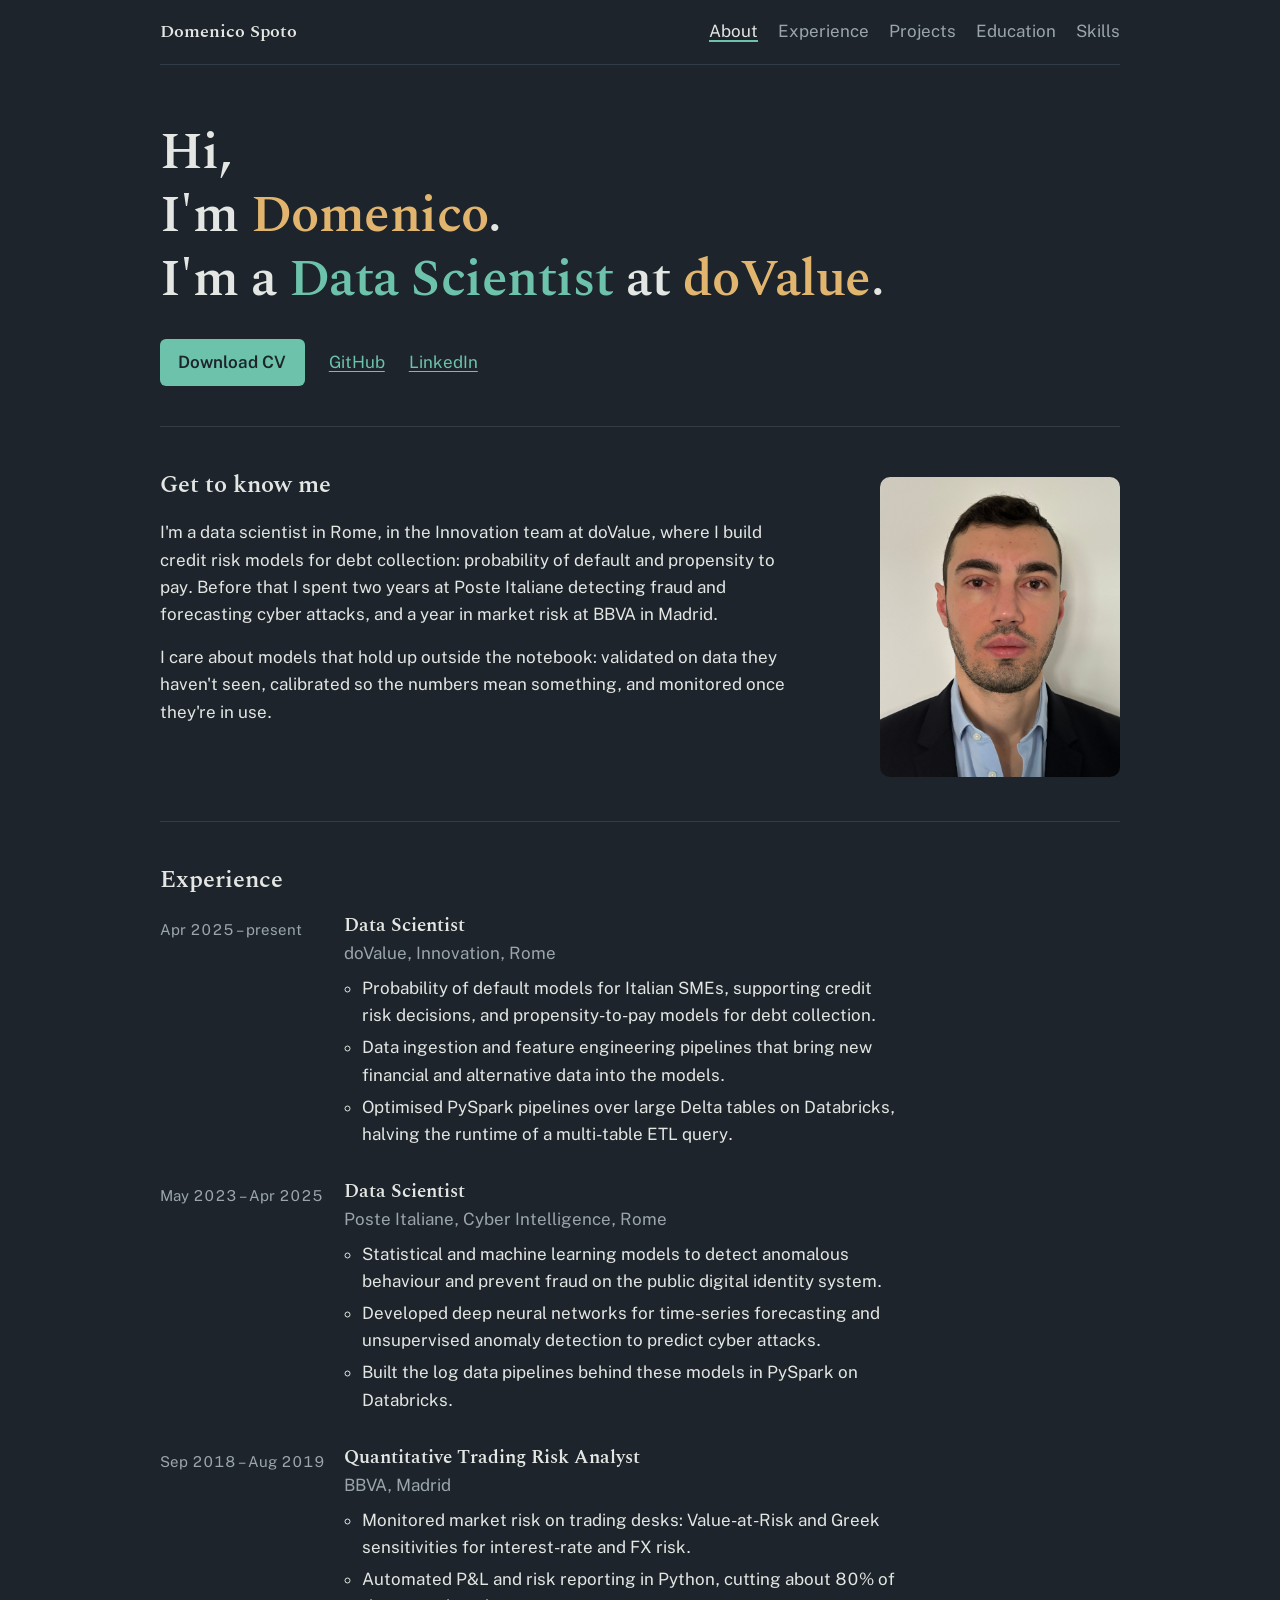
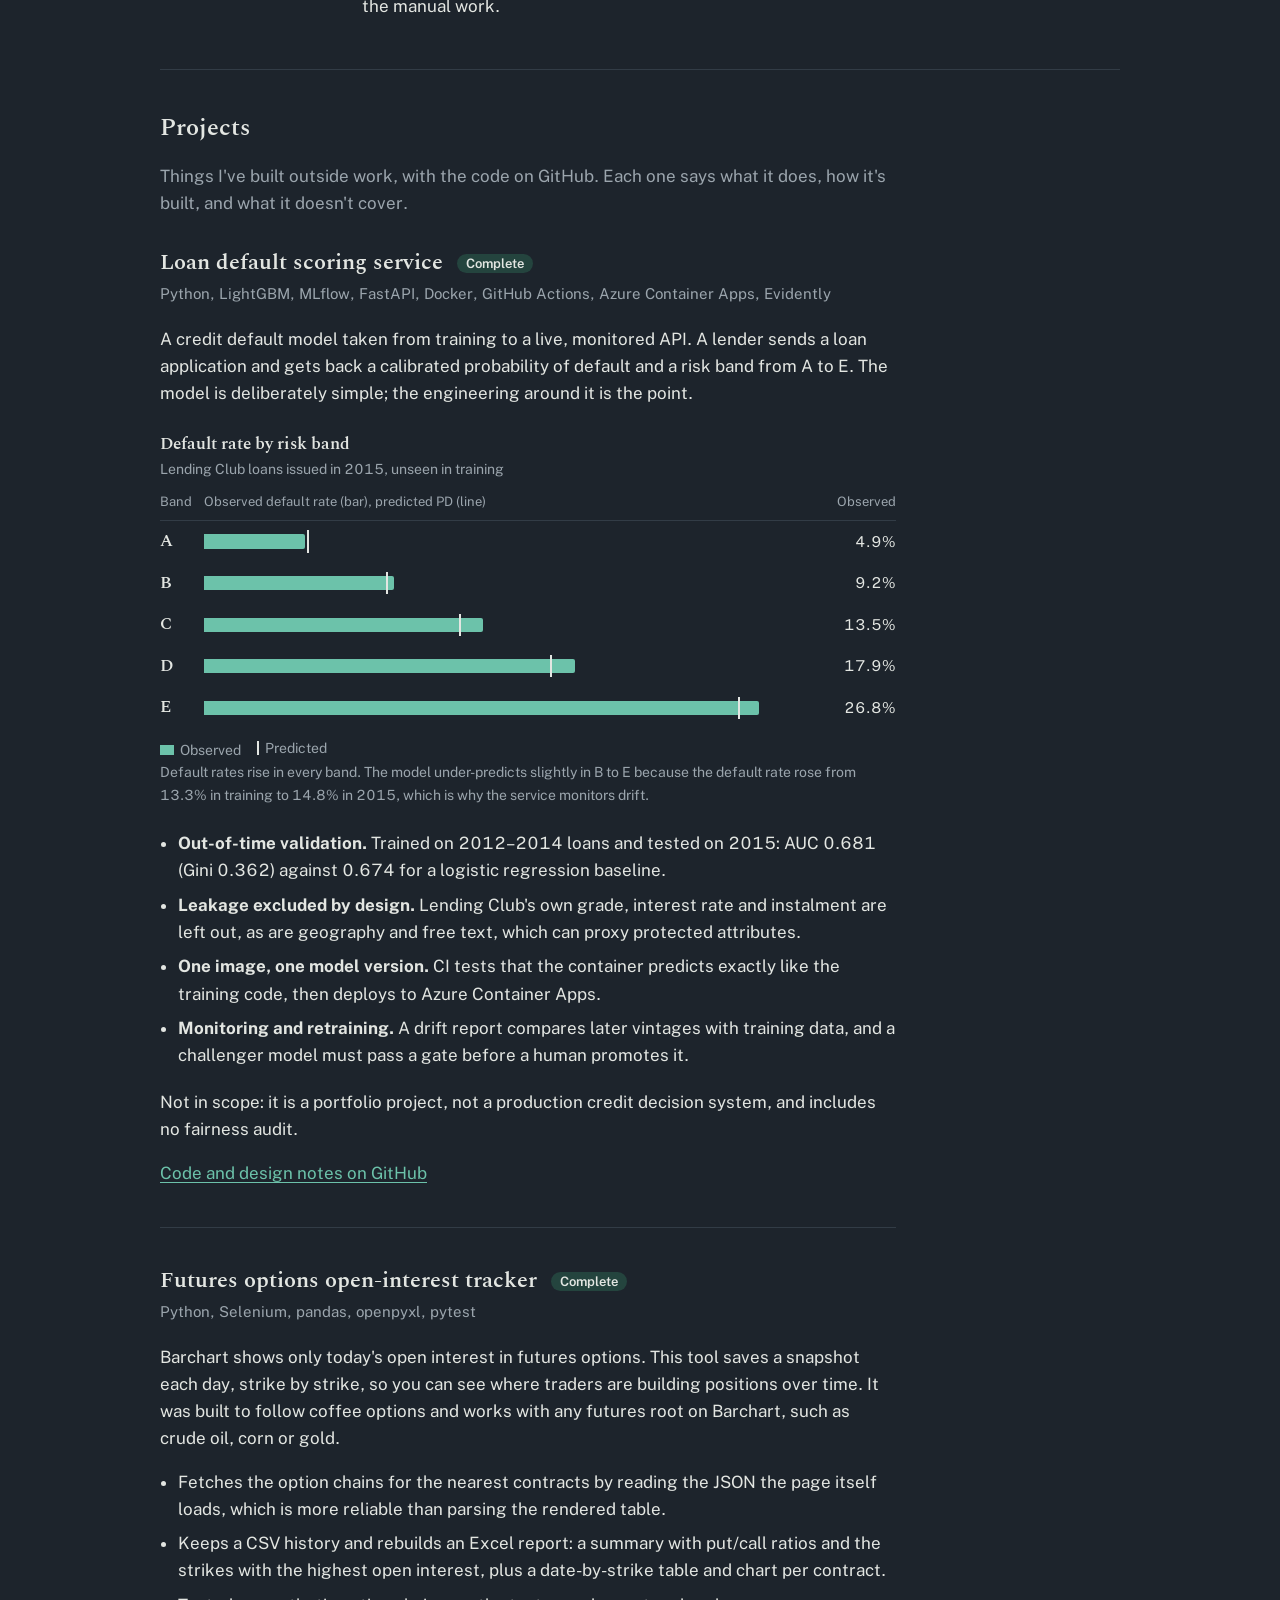
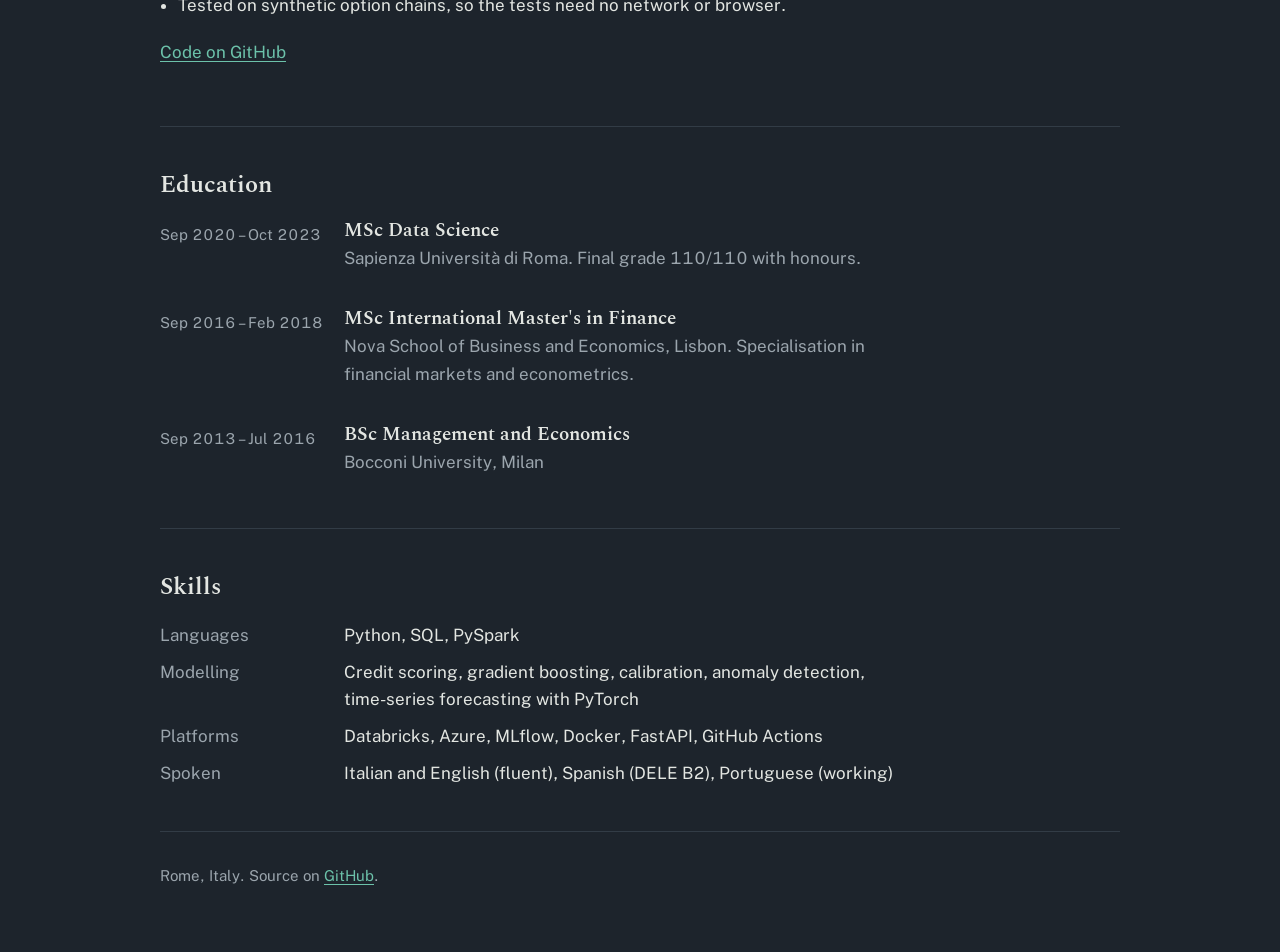
==== commit 8ae9180b: "Fix: template" ====
--- a/index.html
+++ b/index.html
@@ -10,18 +10,22 @@
   <link href="https://fonts.googleapis.com/css2?family=Public+Sans:wght@400;600&family=Spectral:wght@500;600&display=swap" rel="stylesheet">
   <link rel="stylesheet" href="style.css">
 </head>
-<body>
+<body id="top">
 <div class="wrap">
 
   <header class="site-header">
-    <a class="home" href="./">Domenico Spoto</a>
-    <nav aria-label="Main">
-      <a href="./" aria-current="page">About</a>
-      <a href="projects.html">Projects</a>
+    <a class="home" href="#top">Domenico Spoto</a>
+    <nav aria-label="Sections">
+      <a href="#about">About</a>
+      <a href="#experience">Experience</a>
+      <a href="#projects">Projects</a>
+      <a href="#education">Education</a>
+      <a href="#skills">Skills</a>
     </nav>
   </header>
 
   <main>
+    <div id="about">
     <div class="hero">
       <h1 class="greeting">Hi,<br>I'm <span class="hl-name">Domenico</span>.<br>I'm a <span class="hl-role">Data Scientist</span> at <span class="hl-name">doValue</span>.</h1>
       <ul class="links">
@@ -31,29 +35,19 @@
       </ul>
     </div>
 
-    <section class="about" aria-labelledby="about">
+    <section class="about" aria-labelledby="about-title">
+      <h2 id="about-title">Get to know me</h2>
       <div class="about-text">
-        <h2 id="about">About me</h2>
-        <p>I'm a data scientist in Rome, working in the Innovation team at doValue. I build credit risk models for debt collection: probability of default models, and propensity-to-pay models that help decide which debtors to contact first. Most of my work is in Python, PySpark and SQL on Databricks.</p>
-        <p>I started in quantitative finance: a bachelor's in management and economics at Bocconi, a master's in finance at Nova in Lisbon focused on financial markets and econometrics, then a year as a quantitative trading risk analyst at BBVA in Madrid. I moved into data science with a master's at Sapienza, and spent two years as a data scientist at Poste Italiane, detecting fraud on the national digital identity system and forecasting cyber attacks with deep learning, before joining doValue in 2025.</p>
-        <p>I care about models that hold up outside the notebook: validated on data they haven't seen, calibrated so the numbers mean something, and monitored once they're in use. My side projects follow the same idea, like a loan default model I took all the way to a live API.</p>
-        <p>I work in Italian, English and Spanish, and get by in Portuguese.</p>
+        <p>I'm a data scientist in Rome, in the Innovation team at doValue, where I build credit risk models for debt collection: probability of default and propensity to pay. Before that I spent two years at Poste Italiane detecting fraud and forecasting cyber attacks, and a year in market risk at BBVA in Madrid.</p>
+        <p>I care about models that hold up outside the notebook: validated on data they haven't seen, calibrated so the numbers mean something, and monitored once they're in use.</p>
       </div>
       <!-- Upload a portrait photo named photo.jpg next to this file -->
       <img class="photo" src="photo.jpg" alt="Portrait of Domenico Spoto" width="240" height="300">
     </section>
-
-    <section aria-labelledby="now">
-      <h2 id="now">What I'm working on</h2>
-      <ul class="now">
-        <li>A propensity-to-pay classifier at doValue that scores newly onboarded debtors so agents can prioritise outreach. It is currently in development.</li>
-        <li>A shared dev, test and prod workflow on Databricks for my team, with code under version control.</li>
-        <li>Public portfolio work on taking models to production. The latest is a <a href="projects.html#loan-default">loan default scoring service</a> deployed on Azure.</li>
-      </ul>
-    </section>
-
-    <section aria-labelledby="experience">
-      <h2 id="experience">Experience</h2>
+    </div>
+
+    <section id="experience" aria-labelledby="experience-title">
+      <h2 id="experience-title">Experience</h2>
       <ol class="timeline" reversed>
         <li>
           <div class="when">Apr 2025 – present</div>
@@ -93,8 +87,80 @@
       </ol>
     </section>
 
-    <section aria-labelledby="education">
-      <h2 id="education">Education</h2>
+    <section id="projects" aria-labelledby="projects-title">
+      <h2 id="projects-title">Projects</h2>
+      <p class="section-intro">Things I've built outside work, with the code on GitHub. Each one says what it does, how it's built, and what it doesn't cover.</p>
+
+      <article class="project" id="loan-default" aria-labelledby="loan-default-title">
+        <h3 id="loan-default-title">Loan default scoring service <span class="status">Complete</span></h3>
+        <p class="stack">Python, LightGBM, MLflow, FastAPI, Docker, GitHub Actions, Azure Container Apps, Evidently</p>
+        <p>A credit default model taken from training to a live, monitored API. A lender sends a loan application and gets back a calibrated probability of default and a risk band from A to E. The model is deliberately simple; the engineering around it is the point.</p>
+
+        <table class="bands">
+          <caption>
+            Default rate by risk band
+            <span>Lending Club loans issued in 2015, unseen in training</span>
+          </caption>
+          <thead>
+            <tr>
+              <th scope="col">Band</th>
+              <th scope="col">Observed default rate (bar), predicted PD (line)</th>
+              <th scope="col" class="num">Observed</th>
+            </tr>
+          </thead>
+          <tbody>
+            <tr><th scope="row">A</th><td class="bar-cell"><div class="bar" style="--obs:4.9;--pred:5.0" aria-label="Predicted 5.0%, observed 4.9%"></div></td><td class="num">4.9%</td></tr>
+            <tr><th scope="row">B</th><td class="bar-cell"><div class="bar" style="--obs:9.2;--pred:8.8" aria-label="Predicted 8.8%, observed 9.2%"></div></td><td class="num">9.2%</td></tr>
+            <tr><th scope="row">C</th><td class="bar-cell"><div class="bar" style="--obs:13.5;--pred:12.3" aria-label="Predicted 12.3%, observed 13.5%"></div></td><td class="num">13.5%</td></tr>
+            <tr><th scope="row">D</th><td class="bar-cell"><div class="bar" style="--obs:17.9;--pred:16.7" aria-label="Predicted 16.7%, observed 17.9%"></div></td><td class="num">17.9%</td></tr>
+            <tr><th scope="row">E</th><td class="bar-cell"><div class="bar" style="--obs:26.8;--pred:25.8" aria-label="Predicted 25.8%, observed 26.8%"></div></td><td class="num">26.8%</td></tr>
+          </tbody>
+        </table>
+        <p class="chart-note">
+          <span class="key"><i></i>Observed</span><span class="key"><i class="tick"></i>Predicted</span><br>
+          Default rates rise in every band. The model under-predicts slightly in B to E because the default rate rose from 13.3% in training to 14.8% in 2015, which is why the service monitors drift.
+        </p>
+
+        <ul class="points">
+          <li><strong>Out-of-time validation.</strong> Trained on 2012–2014 loans and tested on 2015: AUC 0.681 (Gini 0.362) against 0.674 for a logistic regression baseline.</li>
+          <li><strong>Leakage excluded by design.</strong> Lending Club's own grade, interest rate and instalment are left out, as are geography and free text, which can proxy protected attributes.</li>
+          <li><strong>One image, one model version.</strong> CI tests that the container predicts exactly like the training code, then deploys to Azure Container Apps.</li>
+          <li><strong>Monitoring and retraining.</strong> A drift report compares later vintages with training data, and a challenger model must pass a gate before a human promotes it.</li>
+        </ul>
+        <p>Not in scope: it is a portfolio project, not a production credit decision system, and includes no fairness audit.</p>
+        <p><a href="https://github.com/mimmospoto/loan-default-scoring">Code and design notes on GitHub</a></p>
+      </article>
+
+      <article class="project" id="oi-tracker" aria-labelledby="oi-tracker-title">
+        <h3 id="oi-tracker-title">Futures options open-interest tracker <span class="status">Complete</span></h3>
+        <p class="stack">Python, Selenium, pandas, openpyxl, pytest</p>
+        <p>Barchart shows only today's open interest in futures options. This tool saves a snapshot each day, strike by strike, so you can see where traders are building positions over time. It was built to follow coffee options and works with any futures root on Barchart, such as crude oil, corn or gold.</p>
+        <ul class="points">
+          <li>Fetches the option chains for the nearest contracts by reading the JSON the page itself loads, which is more reliable than parsing the rendered table.</li>
+          <li>Keeps a CSV history and rebuilds an Excel report: a summary with put/call ratios and the strikes with the highest open interest, plus a date-by-strike table and chart per contract.</li>
+          <li>Tested on synthetic option chains, so the tests need no network or browser.</li>
+        </ul>
+        <p><a href="https://github.com/mimmospoto/futures-options-oi-tracker">Code on GitHub</a></p>
+      </article>
+
+      <!--
+      In-progress project template. Copy, fill in, and uncomment.
+
+      <article class="project" id="SLUG" aria-labelledby="SLUG-title">
+        <h3 id="SLUG-title">Project name <span class="status wip">In progress</span></h3>
+        <p class="stack">Tools</p>
+        <p>What it does and why, in two or three sentences.</p>
+        <ul class="points">
+          <li>What is done so far.</li>
+          <li>What comes next.</li>
+        </ul>
+        <p><a href="https://github.com/mimmospoto/REPO">Code on GitHub</a></p>
+      </article>
+      -->
+    </section>
+
+    <section id="education" aria-labelledby="education-title">
+      <h2 id="education-title">Education</h2>
       <ol class="timeline" reversed>
         <li>
           <div class="when">Sep 2020 – Oct 2023</div>
@@ -120,8 +186,8 @@
       </ol>
     </section>
 
-    <section aria-labelledby="skills">
-      <h2 id="skills">Skills</h2>
+    <section id="skills" aria-labelledby="skills-title">
+      <h2 id="skills-title">Skills</h2>
       <dl class="facts">
         <dt>Languages</dt>
         <dd>Python, SQL, PySpark</dd>
@@ -140,5 +206,26 @@
   </footer>
 
 </div>
+<script>
+  // Mark the tab of the section currently on screen
+  (function () {
+    var links = document.querySelectorAll('.site-header nav a');
+    if (!('IntersectionObserver' in window)) return;
+    var byId = {};
+    links.forEach(function (a) { byId[a.getAttribute('href').slice(1)] = a; });
+    var obs = new IntersectionObserver(function (entries) {
+      entries.forEach(function (en) {
+        if (!en.isIntersecting) return;
+        links.forEach(function (a) { a.removeAttribute('aria-current'); });
+        var a = byId[en.target.id];
+        if (a) a.setAttribute('aria-current', 'true');
+      });
+    }, { rootMargin: '-45% 0px -50% 0px' });
+    Object.keys(byId).forEach(function (id) {
+      var el = document.getElementById(id);
+      if (el) obs.observe(el);
+    });
+  })();
+</script>
 </body>
 </html>
--- a/style.css
+++ b/style.css
@@ -18,6 +18,9 @@
 *::after { box-sizing: border-box; }
 
 html { -webkit-text-size-adjust: 100%; }
+@media (prefers-reduced-motion: no-preference) {
+  html { scroll-behavior: smooth; }
+}
 
 body {
   margin: 0;
@@ -44,12 +47,17 @@
 }
 
 /* Header */
+/* Header stays on screen so the section tabs are always reachable */
 .site-header {
+  position: sticky;
+  top: 0;
+  z-index: 10;
   display: flex;
   justify-content: space-between;
   align-items: baseline;
   gap: 1rem;
-  padding: 1.5rem 0;
+  padding: 1.1rem 0;
+  background: var(--paper);
   border-bottom: 1px solid var(--rule);
 }
 .site-header .home {
@@ -62,8 +70,8 @@
 .site-header nav { display: flex; gap: 1.25rem; }
 .site-header nav a { color: var(--muted); text-decoration: none; }
 .site-header nav a:hover,
-.site-header nav a[aria-current="page"] { color: var(--ink); }
-.site-header nav a[aria-current="page"] {
+.site-header nav a[aria-current] { color: var(--ink); }
+.site-header nav a[aria-current] {
   text-decoration: underline;
   text-decoration-color: var(--accent);
   text-decoration-thickness: 2px;
@@ -86,7 +94,7 @@
 
 .hero { padding: 3.5rem 0 2.5rem; }
 /* Keep reading width comfortable inside the wider page */
-main > section > *,
+main section > *,
 .hero:not(.split) > *,
 footer > * { max-width: 46rem; }
 
@@ -99,13 +107,20 @@
 .hl-role { color: var(--accent); }
 
 /* About me: text left, photo right */
-main > section.about {
+section.about {
   display: grid;
   grid-template-columns: minmax(0, 40rem) 15rem;
+  grid-template-areas:
+    "title photo"
+    "text  photo";
+  grid-template-rows: auto 1fr;
   justify-content: space-between;
-  gap: 3rem;
+  column-gap: 3rem;
   align-items: start;
 }
+.about h2 { grid-area: title; }
+.about-text { grid-area: text; }
+.about .photo { grid-area: photo; }
 .photo {
   width: 100%;
   aspect-ratio: 4 / 5;
@@ -142,7 +157,10 @@
   margin: 1.75rem 0 0;
 }
 
-section { padding: 2.25rem 0; border-top: 1px solid var(--rule); }
+section { padding: 2.75rem 0; border-top: 1px solid var(--rule); scroll-margin-top: 3.75rem; }
+.project { scroll-margin-top: 4.5rem; }
+#about { scroll-margin-top: 4rem; }
+.section-intro { color: var(--muted); margin-bottom: 2rem; }
 
 /* Timeline: dates left, content right */
 .timeline { list-style: none; margin: 0; padding: 0; }
@@ -158,16 +176,14 @@
 .timeline ul { margin: 0; padding-left: 1.1rem; }
 .timeline ul li { margin-bottom: 0.3rem; }
 
-.now { margin: 0; padding-left: 1.1rem; }
-.now li { margin-bottom: 0.6rem; }
 
 .facts { display: grid; grid-template-columns: 10rem 1fr; gap: 0.6rem 1.5rem; margin: 0; }
 .facts dt { color: var(--muted); }
 .facts dd { margin: 0; }
 
 /* Projects */
-.project h2 { margin-bottom: 0; }
-.project + .project { margin-top: 0; }
+.project h3 { font-size: 1.375rem; }
+.project + .project { margin-top: 2.5rem; padding-top: 2.5rem; border-top: 1px solid var(--rule); }
 .status {
   display: inline-block;
   font-family: var(--sans);
@@ -250,6 +266,30 @@
 }
 
 @media (max-width: 46rem) {
-  main > section.about { grid-template-columns: 1fr; gap: 1.5rem; }
-  .photo { width: 11rem; grid-row: 1; margin-top: 0; }
-}
+  /* Phones: small photo beside the heading, text full width below */
+  section.about {
+    grid-template-columns: 5.5rem 1fr;
+    grid-template-areas:
+      "photo title"
+      "text  text";
+    grid-template-rows: auto auto;
+    column-gap: 1.25rem;
+    align-items: center;
+  }
+  .about h2 { margin: 0; }
+  .about-text { margin-top: 1.25rem; }
+  .about .photo { margin-top: 0; }
+}
+
+/* Phones: drop the name from the bar (it's in the greeting) so all five tabs fit */
+@media (max-width: 40rem) {
+  .site-header .home { display: none; }
+  .site-header nav {
+    width: 100%;
+    justify-content: space-between;
+    gap: 0.75rem;
+    overflow-x: auto;
+    font-size: 0.875rem;
+  }
+  .site-header nav a { white-space: nowrap; }
+}
